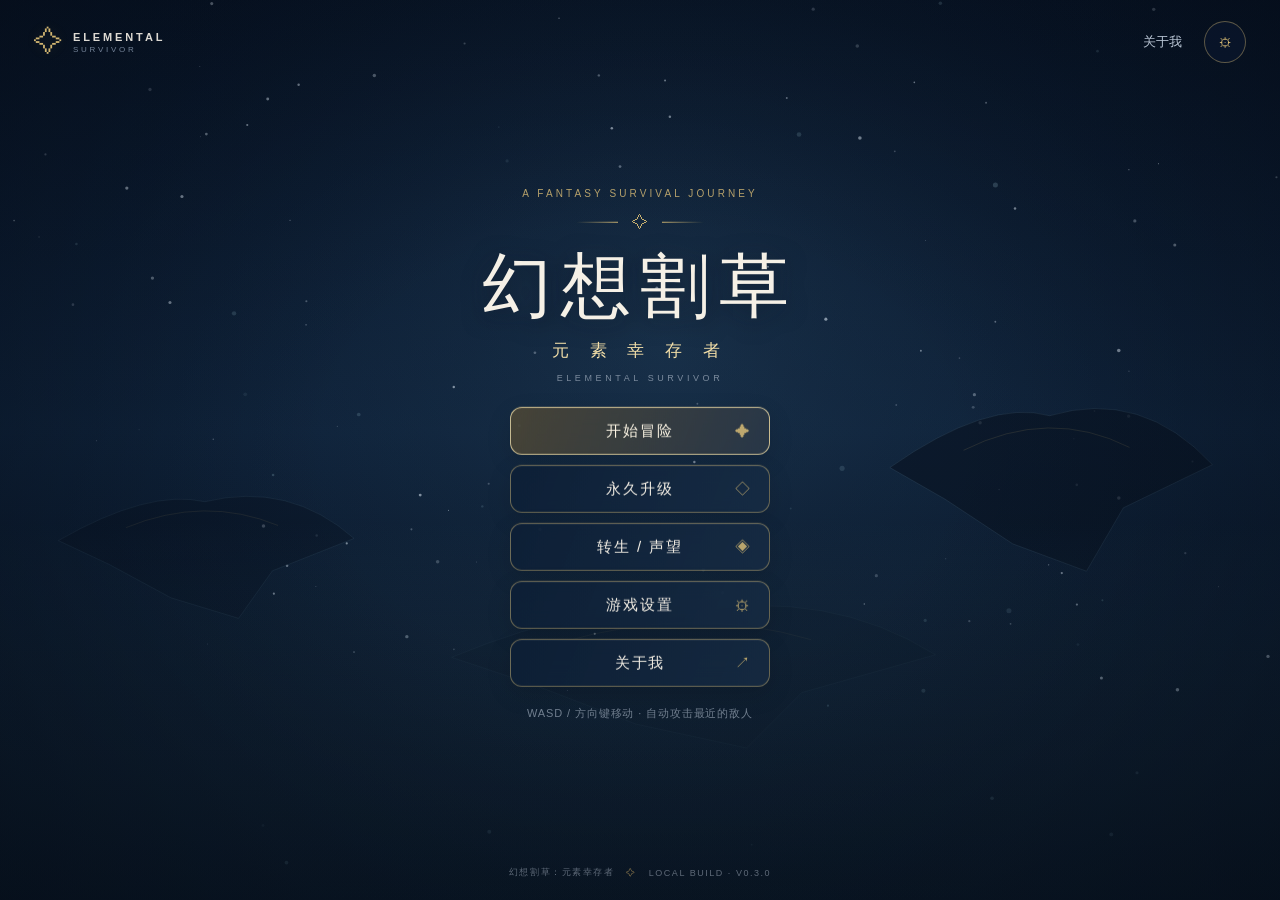
==== index.html @ e81f1325 "up 3" ====
<!doctype html>
<html lang="zh-CN">
<head>
  <meta charset="utf-8">
  <meta name="viewport" content="width=device-width, initial-scale=1, viewport-fit=cover">
  <meta name="theme-color" content="#07111F">
  <meta name="description" content="幻想割草：元素幸存者——幻想风格的浏览器增量生存游戏。">
  <title>幻想割草：元素幸存者</title>
  <link rel="stylesheet" href="./styles.css">
  <script defer src="./js/save.js"></script>
  <script defer src="./js/entities.js"></script>
  <script defer src="./js/elements.js"></script>
  <script defer src="./js/upgrades.js"></script>
  <script defer src="./js/audio.js"></script>
  <script defer src="./js/game.js"></script>
  <script defer src="./js/ui.js"></script>
  <script defer src="./js/main.js"></script>
</head>
<body>
  <canvas id="backgroundCanvas" class="background-canvas" aria-hidden="true"></canvas>
  <div class="ambient-vignette" aria-hidden="true"></div>

  <div class="site-shell">
    <header class="topbar">
      <a class="brand-mark" href="./index.html" aria-label="返回游戏首页">
        <span class="brand-symbol" aria-hidden="true">✧</span>
        <span class="brand-copy"><strong>ELEMENTAL</strong><small>SURVIVOR</small></span>
      </a>
      <nav class="topnav" aria-label="主导航">
        <a href="./about.html">关于我</a>
        <button class="icon-button" type="button" data-action="settings" aria-label="打开设置" title="设置">⚙</button>
      </nav>
    </header>

    <main>
      <section id="menuScreen" class="menu-screen screen" aria-labelledby="gameTitle">
        <div class="menu-content">
          <p class="eyebrow">A FANTASY SURVIVAL JOURNEY</p>
          <div class="title-ornament" aria-hidden="true"><span></span> ✧ <span></span></div>
          <h1 id="gameTitle" class="game-title">幻想割草</h1>
          <p class="game-subtitle">元 素 幸 存 者</p>
          <p class="title-en">ELEMENTAL SURVIVOR</p>

          <div class="menu-buttons" aria-label="游戏菜单">
            <button class="menu-button menu-button-primary" type="button" data-action="start">
              <span>开始冒险</span><span class="button-glyph" aria-hidden="true">✦</span>
            </button>
            <button class="menu-button" type="button" data-action="shop">
              <span>永久升级</span><span class="button-glyph" aria-hidden="true">◇</span>
            </button>
            <button class="menu-button" type="button" data-action="prestige">
              <span>转生 / 声望</span><span class="button-glyph" aria-hidden="true">◈</span>
            </button>
            <button class="menu-button" type="button" data-action="settings">
              <span>游戏设置</span><span class="button-glyph" aria-hidden="true">⚙</span>
            </button>
            <a class="menu-button menu-link" href="./about.html">
              <span>关于我</span><span class="button-glyph" aria-hidden="true">↗</span>
            </a>
          </div>
          <p class="menu-hint">WASD / 方向键移动 · 自动攻击最近的敌人</p>
        </div>
      </section>

      <section id="gameScreen" class="game-screen screen" hidden aria-label="游戏战斗场景">
        <div class="hud hud-top">
          <div class="hud-group hud-vitals">
            <div class="hud-stat"><span class="hud-label">生命</span><strong id="hudHealth">100 / 100</strong></div>
            <div class="meter meter-health"><span id="healthFill" style="width:100%"></span></div>
            <div class="hud-stat hud-exp-stat"><span class="hud-label">等级 <b id="hudLevel">1</b></span><strong id="hudExpText">0 / 20</strong></div>
            <div class="meter meter-exp"><span id="expFill" style="width:0%"></span></div>
          </div>
          <div class="hud-group hud-summary">
            <div class="hud-chip"><span>✧</span><strong id="hudGold">0</strong><small>本局金币</small></div>
            <div class="hud-chip"><strong id="hudWave">01</strong><small>波次</small></div>
            <div class="hud-chip"><strong id="hudKills">0</strong><small>击杀</small></div>
            <div class="hud-chip hud-time-chip"><strong id="hudTime">00:00</strong><small>生存时间</small></div>
            <button class="icon-button pause-button" type="button" data-action="pause" aria-label="暂停游戏">Ⅱ</button>
          </div>
        </div>

        <div class="arena-frame">
          <canvas id="gameCanvas" class="game-canvas" aria-label="幻想竞技场战斗画面"></canvas>
          <div class="arena-caption"><span class="live-dot"></span> 生存试炼 · 自动攻击已启用</div>
          <div class="arena-help">W A S D / 方向键移动</div>
        </div>

        <div class="hud hud-bottom">
          <div class="element-indicator">
            <span id="hudElementIcon">✧</span>
            <div><small>当前元素</small><strong id="hudElement">未选择</strong></div>
          </div>
          <div class="reaction-hint">
            <small>元素反应</small>
            <strong id="hudReaction">等待元素附着……</strong>
          </div>
          <div class="demo-controls">
            <span>移动：WASD / 方向键</span>
            <small>角色自动锁定攻击范围内最近的敌人</small>
          </div>
        </div>
      </section>
    </main>

    <footer class="site-footer">
      <span>幻想割草：元素幸存者</span>
      <span class="footer-separator">✧</span>
      <span>LOCAL BUILD · V0.3.0</span>
    </footer>
  </div>

  <!-- 元素选择弹窗 -->
  <div id="elementModal" class="modal-backdrop" hidden>
    <section class="modal-panel element-modal" role="dialog" aria-modal="true" aria-labelledby="elementModalTitle">
      <button class="modal-close" type="button" data-action="close-element" aria-label="关闭">×</button>
      <p class="eyebrow">CHOOSE YOUR ELEMENT</p>
      <h2 id="elementModalTitle">选择初始元素</h2>
      <p class="modal-description">选择你的初始元素。攻击会附着元素，连续命中不同元素可触发反应。</p>
      <div id="elementChoices" class="element-grid">
        <button class="element-choice fire" type="button" data-element="fire"><span>✹</span><strong>火</strong><small>灼烧 · 爆发</small></button>
        <button class="element-choice water" type="button" data-element="water"><span>◉</span><strong>水</strong><small>连击 · 扩散</small></button>
        <button class="element-choice electro" type="button" data-element="electro"><span>ϟ</span><strong>雷</strong><small>连锁 · 感电</small></button>
        <button class="element-choice dendro" type="button" data-element="dendro"><span>❋</span><strong>草</strong><small>持续 · 控制</small></button>
        <button class="element-choice cryo" type="button" data-element="cryo"><span>❄</span><strong>冰</strong><small>减速 · 冻结</small></button>
        <button class="element-choice geo" type="button" data-element="geo"><span>◇</span><strong>岩</strong><small>坚固 · 重击</small></button>
        <button class="element-choice anemo" type="button" data-element="anemo"><span>〰</span><strong>风</strong><small>穿透 · 击退</small></button>
      </div>
      <p class="modal-footnote">每次开局均可重新选择元素。WASD 或方向键移动，角色自动攻击最近敌人。</p>
    </section>
  </div>

  <!-- 设置弹窗 -->
  <div id="settingsModal" class="modal-backdrop" hidden>
    <section class="modal-panel settings-modal" role="dialog" aria-modal="true" aria-labelledby="settingsTitle">
      <button class="modal-close" type="button" data-action="close-settings" aria-label="关闭">×</button>
      <p class="eyebrow">SYSTEM SETTINGS</p>
      <h2 id="settingsTitle">游戏设置</h2>
      <div class="setting-row">
        <div><strong>主音量</strong><small>音效将在阶段 5 接入</small></div>
        <label class="range-wrap"><input id="volumeInput" type="range" min="0" max="100" step="1" value="70"><output id="volumeOutput">70%</output></label>
      </div>
      <div class="setting-row">
        <div><strong>粒子特效</strong><small>控制背景与战斗粒子</small></div>
        <label class="switch"><input id="particlesInput" type="checkbox" checked><span></span></label>
      </div>
      <div class="setting-row">
        <div><strong>屏幕震动</strong><small>受击时的画面反馈</small></div>
        <label class="switch"><input id="shakeInput" type="checkbox" checked><span></span></label>
      </div>
      <div class="settings-actions">
        <button class="text-button" type="button" data-action="reset-save">重置本地存档</button>
        <button class="menu-button menu-button-primary compact-button" type="button" data-action="close-settings">完成</button>
      </div>
    </section>
  </div>

  <!-- 暂停弹窗 -->
  <div id="pauseModal" class="modal-backdrop" hidden>
    <section class="modal-panel pause-modal" role="dialog" aria-modal="true" aria-labelledby="pauseTitle">
      <p class="eyebrow">JOURNEY PAUSED</p>
      <h2 id="pauseTitle">旅途暂歇</h2>
      <p class="modal-description">战斗已暂停。继续试炼，或结束本局返回主菜单。</p>
      <button class="menu-button menu-button-primary" type="button" data-action="resume">继续战斗</button>
      <button class="menu-button" type="button" data-action="quit">放弃本局并返回</button>
    </section>
  </div>

  <!-- 死亡结算弹窗 -->
  <div id="settlementModal" class="modal-backdrop" hidden>
    <section class="modal-panel settlement-modal" role="dialog" aria-modal="true" aria-labelledby="settlementTitle">
      <p class="eyebrow">TRIAL COMPLETED</p>
      <h2 id="settlementTitle">试炼结束</h2>
      <p class="modal-description">旅途暂告一段落。收获已计入本地记录。</p>
      <div class="settlement-grid">
        <div class="settlement-stat"><small>生存时间</small><strong id="resultTime">00:00</strong></div>
        <div class="settlement-stat"><small>击败敌人</small><strong id="resultKills">0</strong></div>
        <div class="settlement-stat"><small>达到等级</small><strong id="resultLevel">1</strong></div>
        <div class="settlement-stat"><small>本局经验</small><strong id="resultExperience">0</strong></div>
        <div class="settlement-stat"><small>本局金币</small><strong id="resultGold">0</strong></div>
      </div>
      <div class="settlement-total">
        <span>累计金币</span><strong id="resultTotalGold">0</strong>
      </div>
      <div class="settlement-actions">
        <button class="menu-button menu-button-primary" type="button" data-action="retry">再次挑战</button>
        <button class="menu-button" type="button" data-action="settlement-menu">返回主菜单</button>
      </div>
    </section>
  </div>

  <div id="toast" class="toast" role="status" aria-live="polite"></div>
</body>
</html>
---- styles.css ----
:root {
  color-scheme: dark;
  --bg-deep: #07111F;
  --bg-primary: #0B1830;
  --bg-secondary: #142744;
  --panel-bg: rgba(12, 27, 48, .78);
  --panel-hover: rgba(32, 55, 84, .92);
  --gold-primary: #E8C87A;
  --gold-bright: #F3DFA8;
  --gold-dark: #9F8652;
  --gold-border: rgba(232, 200, 122, .38);
  --gold-glow: rgba(232, 200, 122, .22);
  --text-primary: #F5F0E6;
  --text-secondary: #B9C5D4;
  --text-muted: #8291A6;
  --element-fire: #FF7A45;
  --element-water: #4FC3F7;
  --element-electro: #B388FF;
  --element-dendro: #8BC34A;
  --element-cryo: #B3E5FC;
  --element-geo: #FFCA28;
  --element-anemo: #80CBC4;
  --rarity-common: #A7B0BA;
  --rarity-rare: #58B9F6;
  --rarity-epic: #B68AFF;
  --rarity-legendary: #F0C56A;
  --font-display: "Noto Serif SC", "Songti SC", "STSong", "SimSun", serif;
  --font-body: "PingFang SC", "Microsoft YaHei", "Noto Sans SC", sans-serif;
  --font-numeric: "Bahnschrift", "DIN Alternate", "Roboto", sans-serif;
  --radius-sm: 8px;
  --radius-md: 14px;
  --radius-lg: 18px;
  --transition-fast: 150ms ease;
  --transition-normal: 200ms ease;
  --safe-top: env(safe-area-inset-top, 0px);
  --safe-right: env(safe-area-inset-right, 0px);
  --safe-bottom: env(safe-area-inset-bottom, 0px);
  --safe-left: env(safe-area-inset-left, 0px);
}

* { box-sizing: border-box; }
html { min-height: 100%; background: var(--bg-deep); }
body {
  min-width: 320px;
  min-height: 100vh;
  margin: 0;
  overflow-x: hidden;
  color: var(--text-primary);
  background: radial-gradient(ellipse at 50% 18%, #183252 0%, var(--bg-primary) 42%, var(--bg-deep) 100%);
  font-family: var(--font-body);
  -webkit-font-smoothing: antialiased;
}
button, input { font: inherit; }
button, a { -webkit-tap-highlight-color: transparent; }
button { color: inherit; }
a { color: inherit; text-decoration: none; }
[hidden] { display: none !important; }

.background-canvas {
  position: fixed;
  z-index: 0;
  inset: 0;
  width: 100%;
  height: 100%;
  pointer-events: none;
}
.ambient-vignette {
  position: fixed;
  z-index: 1;
  inset: 0;
  pointer-events: none;
  background: radial-gradient(ellipse at center, transparent 35%, rgba(3, 9, 19, .58) 100%),
              linear-gradient(180deg, rgba(5, 13, 26, .12), rgba(5, 13, 26, .34));
}
.site-shell {
  position: relative;
  z-index: 2;
  display: flex;
  flex-direction: column;
  width: min(100%, 1600px);
  min-height: 100vh;
  min-height: 100dvh;
  margin: 0 auto;
  padding: max(18px, var(--safe-top)) max(34px, var(--safe-right)) max(14px, var(--safe-bottom)) max(34px, var(--safe-left));
}
.topbar { display: flex; align-items: center; justify-content: space-between; min-height: 48px; }
.brand-mark { display: inline-flex; align-items: center; gap: 10px; opacity: .9; }
.brand-symbol { color: var(--gold-primary); font-size: 29px; line-height: 1; text-shadow: 0 0 18px var(--gold-glow); }
.brand-copy { display: grid; gap: 2px; letter-spacing: .18em; }
.brand-copy strong { font-family: var(--font-numeric); font-size: 11px; font-weight: 600; }
.brand-copy small { color: var(--text-muted); font-family: var(--font-numeric); font-size: 8px; letter-spacing: .34em; }
.topnav { display: flex; align-items: center; gap: 22px; color: var(--text-secondary); font-size: 13px; }
.topnav a { transition: color var(--transition-fast); }
.topnav a:hover { color: var(--gold-bright); }
.icon-button {
  display: inline-grid;
  width: 42px;
  height: 42px;
  place-items: center;
  border: 1px solid var(--gold-border);
  border-radius: 50%;
  color: var(--gold-primary);
  background: rgba(11, 24, 48, .56);
  cursor: pointer;
  transition: background var(--transition-fast), transform var(--transition-fast), border-color var(--transition-fast);
}
.icon-button:hover { transform: rotate(18deg); border-color: var(--gold-primary); background: rgba(232, 200, 122, .12); }

main { display: flex; flex: 1; min-height: 0; }
.screen { width: 100%; }
.menu-screen { display: grid; place-items: center; padding: 28px 0 42px; }
.menu-content { display: flex; flex-direction: column; align-items: center; width: min(100%, 470px); text-align: center; transform: translateY(-1.5%); }
.eyebrow { margin: 0 0 12px; color: rgba(232, 200, 122, .76); font-family: var(--font-numeric); font-size: 10px; letter-spacing: .31em; }
.title-ornament { display: flex; align-items: center; gap: 14px; margin: 3px 0 12px; color: var(--gold-primary); font-size: 16px; opacity: .85; }
.title-ornament span { width: 42px; height: 1px; background: linear-gradient(90deg, transparent, var(--gold-primary)); }
.title-ornament span:last-child { transform: rotate(180deg); }
.game-title { margin: 0; color: var(--text-primary); font-family: var(--font-display); font-size: clamp(48px, 6vw, 70px); font-weight: 500; letter-spacing: .13em; line-height: 1.22; text-shadow: 0 4px 22px rgba(4, 12, 25, .55), 0 0 32px rgba(194, 213, 236, .1); }
.game-subtitle { margin: 10px 0 2px; color: var(--gold-bright); font-family: var(--font-display); font-size: 17px; letter-spacing: .48em; }
.title-en { margin: 9px 0 24px; color: rgba(185, 197, 212, .62); font-family: var(--font-numeric); font-size: 9px; letter-spacing: .4em; }
.menu-buttons { display: flex; flex-direction: column; gap: 10px; width: min(260px, 76vw); }
.menu-button {
  position: relative;
  display: flex;
  min-height: 48px;
  align-items: center;
  justify-content: center;
  gap: 12px;
  padding: 10px 18px;
  border: 1px solid rgba(232, 200, 122, .42);
  border-radius: 12px;
  color: var(--text-primary);
  background: linear-gradient(110deg, rgba(13, 31, 54, .84), rgba(24, 45, 70, .72));
  box-shadow: inset 0 1px rgba(255, 255, 255, .055), 0 8px 24px rgba(0, 0, 0, .13);
  font-size: 15px;
  letter-spacing: .12em;
  cursor: pointer;
  transition: transform var(--transition-normal), border-color var(--transition-normal), background var(--transition-normal), box-shadow var(--transition-normal);
  backdrop-filter: blur(10px);
  -webkit-backdrop-filter: blur(10px);
}
.menu-button:hover, .menu-button:focus-visible { transform: translateY(-2px); border-color: var(--gold-primary); background: linear-gradient(110deg, rgba(29, 52, 78, .95), rgba(31, 56, 83, .9)); box-shadow: 0 0 22px rgba(232, 200, 122, .12), inset 0 1px rgba(255,255,255,.09); outline: none; }
.menu-button:active { transform: translateY(0); }
.menu-button-primary { color: #FFF8E7; border-color: rgba(243, 223, 168, .78); background: linear-gradient(110deg, rgba(107, 86, 47, .58), rgba(44, 57, 73, .84)); }
.menu-button-primary:hover { background: linear-gradient(110deg, rgba(135, 108, 58, .64), rgba(48, 67, 88, .95)); }
.button-glyph { position: absolute; right: 17px; color: var(--gold-primary); font-size: 15px; opacity: .78; }
.menu-link { text-decoration: none; }
.menu-hint { margin: 19px 0 0; color: rgba(185, 197, 212, .58); font-size: 11px; letter-spacing: .08em; }
.site-footer { display: flex; justify-content: center; align-items: center; gap: 12px; min-height: 27px; color: rgba(185, 197, 212, .48); font-family: var(--font-numeric); font-size: 9px; letter-spacing: .17em; }
.footer-separator { color: var(--gold-dark); }

.game-screen { display: flex; flex-direction: column; gap: 16px; padding: 18px 0 20px; }
.hud { display: flex; align-items: center; justify-content: space-between; gap: 18px; }
.hud-group { display: flex; align-items: center; gap: 15px; }
.hud-vitals { display: grid; grid-template-columns: auto minmax(100px, 220px); align-items: center; gap: 5px 12px; width: min(52%, 410px); }
.hud-stat { display: flex; align-items: baseline; justify-content: space-between; gap: 12px; min-width: 104px; }
.hud-stat strong, .hud-chip strong { font-family: var(--font-numeric); font-size: 14px; font-variant-numeric: tabular-nums; }
.hud-label, .hud-chip small { color: var(--text-muted); font-size: 10px; }
.hud-exp-stat { grid-column: 1; }
.meter { height: 7px; overflow: hidden; border: 1px solid rgba(255,255,255,.08); border-radius: 99px; background: rgba(3, 10, 21, .68); }
.meter span { display: block; height: 100%; border-radius: inherit; transition: width 200ms ease; }
.meter-health span { background: linear-gradient(90deg, #B75B61, #E68B83); }
.meter-exp span { background: linear-gradient(90deg, #4FC3F7, #B3E5FC); }
.hud-summary { margin-left: auto; }
.hud-chip { display: grid; grid-template-columns: auto auto; align-items: center; column-gap: 5px; min-width: 55px; }
.hud-chip span { color: var(--gold-primary); }
.hud-chip small { grid-column: 2; }
.pause-button { width: 38px; height: 38px; font-size: 16px; }
.arena-frame { position: relative; flex: 1; min-height: 310px; overflow: hidden; border: 1px solid rgba(232, 200, 122, .34); border-radius: 18px; background: radial-gradient(ellipse at center, rgba(29, 64, 91, .7), rgba(7, 17, 31, .96)); box-shadow: 0 20px 55px rgba(0,0,0,.22), inset 0 0 55px rgba(79,195,247,.045); }
.game-canvas { display: block; width: 100%; height: 100%; min-height: 310px; }
.arena-caption { position: absolute; top: 14px; left: 16px; color: rgba(185,197,212,.65); font-size: 10px; letter-spacing: .08em; pointer-events: none; }
.live-dot { display: inline-block; width: 6px; height: 6px; margin-right: 6px; border-radius: 50%; background: #80CBC4; box-shadow: 0 0 9px #80CBC4; }
.arena-center-note { position: absolute; inset: 0; display: flex; flex-direction: column; align-items: center; justify-content: center; gap: 8px; pointer-events: none; text-align: center; text-shadow: 0 2px 12px #07111F; }
.note-sigil { color: var(--gold-primary); font-size: 34px; opacity: .75; text-shadow: 0 0 22px var(--gold-glow); }
.arena-center-note strong { font-family: var(--font-display); font-size: 21px; font-weight: 500; letter-spacing: .12em; }
.arena-center-note small { color: var(--text-muted); font-size: 11px; }
.hud-bottom { min-height: 48px; }
.element-indicator { display: flex; align-items: center; gap: 10px; min-width: 145px; }
.element-indicator > span { display: grid; width: 36px; height: 36px; place-items: center; border: 1px solid var(--gold-border); border-radius: 50%; color: var(--gold-primary); background: rgba(16,33,58,.8); font-size: 18px; }
.element-indicator div, .reaction-hint { display: grid; gap: 3px; }
.element-indicator small, .reaction-hint small { color: var(--text-muted); font-size: 10px; }
.element-indicator strong, .reaction-hint strong { color: var(--text-secondary); font-size: 12px; font-weight: 500; }
.reaction-hint { padding-left: 18px; border-left: 1px solid rgba(232,200,122,.2); }
.demo-controls { display: grid; gap: 3px; margin-left: auto; text-align: right; color: var(--text-secondary); font-size: 11px; }
.demo-controls small { color: var(--text-muted); font-size: 10px; }

.modal-backdrop { position: fixed; z-index: 10; inset: 0; display: grid; place-items: center; padding: max(20px, var(--safe-top)) max(16px, var(--safe-right)) max(20px, var(--safe-bottom)) max(16px, var(--safe-left)); background: rgba(3, 8, 17, .72); backdrop-filter: blur(9px); -webkit-backdrop-filter: blur(9px); }
.modal-panel { position: relative; width: min(100%, 620px); max-height: calc(100dvh - var(--safe-top) - var(--safe-bottom) - 40px); overflow-y: auto; padding: 34px; border: 1px solid rgba(232,200,122,.56); border-radius: 18px; background: linear-gradient(145deg, rgba(20,39,65,.97), rgba(8,20,37,.97)); box-shadow: 0 25px 90px rgba(0,0,0,.5), 0 0 35px rgba(232,200,122,.08); }
.modal-panel h2 { margin: 0; color: var(--text-primary); font-family: var(--font-display); font-size: 29px; font-weight: 500; letter-spacing: .1em; }
.modal-description { max-width: 490px; margin: 12px 0 23px; color: var(--text-secondary); font-size: 13px; line-height: 1.8; }
.modal-close { position: absolute; top: 13px; right: 15px; display: grid; width: 36px; height: 36px; place-items: center; border: 1px solid rgba(232,200,122,.24); border-radius: 50%; color: var(--text-secondary); background: transparent; font-size: 23px; cursor: pointer; }
.modal-close:hover { color: var(--gold-bright); border-color: var(--gold-primary); }
.element-grid { display: grid; grid-template-columns: repeat(4, minmax(0, 1fr)); gap: 11px; }
.element-choice { display: grid; min-height: 112px; place-items: center; align-content: center; gap: 6px; padding: 12px 6px; border: 1px solid rgba(232,200,122,.24); border-radius: 13px; color: var(--text-primary); background: rgba(7,17,31,.55); cursor: pointer; transition: transform var(--transition-normal), border-color var(--transition-normal), background var(--transition-normal), box-shadow var(--transition-normal); }
.element-choice:hover, .element-choice:focus-visible { transform: translateY(-3px); border-color: currentColor; background: rgba(32,55,84,.78); box-shadow: 0 0 20px color-mix(in srgb, currentColor 20%, transparent); outline: none; }
.element-choice > span { font-size: 25px; }
.element-choice strong { font-family: var(--font-display); font-size: 16px; font-weight: 500; }
.element-choice small { color: var(--text-muted); font-size: 10px; }
.fire { color: var(--element-fire); }.water { color: var(--element-water); }.electro { color: var(--element-electro); }.dendro { color: var(--element-dendro); }.cryo { color: var(--element-cryo); }.geo { color: var(--element-geo); }.anemo { color: var(--element-anemo); }
.modal-footnote { margin: 18px 0 0; color: var(--text-muted); font-size: 11px; line-height: 1.6; }
.settings-modal { width: min(100%, 540px); }
.setting-row { display: flex; align-items: center; justify-content: space-between; gap: 20px; padding: 19px 0; border-bottom: 1px solid rgba(232,200,122,.13); }
.setting-row > div { display: grid; gap: 5px; }
.setting-row strong { font-size: 13px; font-weight: 500; }
.setting-row small { color: var(--text-muted); font-size: 10px; }
.range-wrap { display: flex; align-items: center; gap: 12px; width: min(230px, 52%); }
.range-wrap input { width: 100%; accent-color: var(--gold-primary); }
.range-wrap output { width: 38px; color: var(--gold-bright); font-family: var(--font-numeric); font-size: 12px; text-align: right; }
.switch { position: relative; display: inline-block; width: 42px; height: 24px; flex: 0 0 auto; }
.switch input { width: 1px; height: 1px; opacity: 0; }
.switch span { position: absolute; inset: 0; border: 1px solid rgba(185,197,212,.3); border-radius: 99px; background: rgba(7,17,31,.8); cursor: pointer; transition: background var(--transition-fast), border-color var(--transition-fast); }
.switch span::before { position: absolute; top: 3px; left: 3px; width: 16px; height: 16px; border-radius: 50%; background: var(--text-muted); content: ""; transition: transform var(--transition-fast), background var(--transition-fast); }
.switch input:checked + span { border-color: var(--gold-primary); background: rgba(232,200,122,.2); }
.switch input:checked + span::before { transform: translateX(18px); background: var(--gold-primary); }
.switch input:focus-visible + span { outline: 2px solid var(--gold-bright); outline-offset: 3px; }
.settings-actions { display: flex; align-items: center; justify-content: space-between; gap: 15px; padding-top: 23px; }
.text-button { padding: 9px 0; border: 0; color: #D99491; background: transparent; font-size: 12px; cursor: pointer; }
.text-button:hover { color: #FFC1B8; text-decoration: underline; }
.compact-button { min-height: 42px; padding-inline: 25px; font-size: 13px; }
.pause-modal { display: flex; flex-direction: column; align-items: center; width: min(100%, 420px); text-align: center; }
.pause-modal .modal-description { margin-bottom: 22px; }
.pause-modal .menu-button { width: min(100%, 250px); margin-top: 9px; }
.toast { position: fixed; z-index: 20; bottom: max(28px, calc(var(--safe-bottom) + 16px)); left: 50%; max-width: min(90vw, 460px); padding: 11px 18px; transform: translate(-50%, 15px); border: 1px solid var(--gold-border); border-radius: 999px; color: var(--text-primary); background: rgba(9,23,41,.94); box-shadow: 0 10px 35px rgba(0,0,0,.3); font-size: 12px; opacity: 0; pointer-events: none; transition: opacity 180ms ease, transform 180ms ease; text-align: center; }
.toast.is-visible { transform: translate(-50%, 0); opacity: 1; }

.about-main { display: grid; flex: 1; place-items: center; padding: 50px 0; }
.glass-panel { border: 1px solid var(--gold-border); border-radius: var(--radius-lg); background: var(--panel-bg); box-shadow: 0 20px 60px rgba(0,0,0,.25), inset 0 1px rgba(255,255,255,.05); backdrop-filter: blur(14px); -webkit-backdrop-filter: blur(14px); }
.about-card { width: min(100%, 700px); padding: clamp(25px, 5vw, 48px); }
.about-card h1 { margin: 0 0 22px; font-family: var(--font-display); font-size: clamp(34px, 5vw, 48px); font-weight: 500; letter-spacing: .12em; }
.about-card p { color: var(--text-secondary); font-size: 14px; line-height: 1.9; }
.about-card .about-lead { color: var(--text-primary); font-family: var(--font-display); font-size: 19px; }
.about-divider { width: 100%; height: 1px; margin: 24px 0; background: linear-gradient(90deg, transparent, var(--gold-dark), transparent); }
.about-card .about-placeholder { color: var(--text-muted); font-size: 12px; }
.about-back { width: 210px; margin-top: 24px; }
.about-back span { position: absolute; right: 17px; color: var(--gold-primary); }

@media (max-width: 767px) {
  .site-shell { padding: max(12px, var(--safe-top)) max(16px, var(--safe-right)) max(10px, var(--safe-bottom)) max(16px, var(--safe-left)); }
  .topbar { min-height: 42px; }
  .brand-symbol { font-size: 25px; }
  .menu-screen { padding: 25px 0 35px; }
  .menu-content { transform: none; }
  .eyebrow { font-size: 9px; }
  .game-title { font-size: clamp(39px, 10vw, 54px); }
  .game-subtitle { font-size: 14px; }
  .title-en { margin-bottom: 20px; }
  .menu-buttons { width: min(270px, 84vw); gap: 9px; }
  .menu-button { min-height: 46px; font-size: 14px; }
  .game-screen { gap: 10px; padding: 12px 0; }
  .hud { gap: 8px; }
  .hud-vitals { width: 53%; grid-template-columns: auto minmax(70px, 1fr); gap: 5px 7px; }
  .hud-stat { min-width: 80px; gap: 5px; }
  .hud-stat strong { font-size: 11px; }
  .hud-label { font-size: 9px; }
  .hud-summary { gap: 7px; }
  .hud-chip { min-width: 39px; column-gap: 3px; }
  .hud-chip strong { font-size: 12px; }
  .hud-chip small { font-size: 9px; }
  .pause-button { width: 34px; height: 34px; }
  .arena-frame { min-height: min(54vh, 500px); }
  .game-canvas { min-height: min(54vh, 500px); }
  .arena-center-note { padding: 0 20px; }
  .arena-center-note strong { font-size: 18px; }
  .arena-center-note small { max-width: 280px; font-size: 10px; line-height: 1.6; }
  .hud-bottom { flex-wrap: wrap; }
  .element-indicator { min-width: 110px; }
  .reaction-hint { padding-left: 10px; }
  .demo-controls { width: 100%; margin: 4px 0 0; text-align: left; }
  .site-footer { font-size: 8px; }
  .modal-panel { padding: 28px 20px 22px; border-radius: 16px; }
  .modal-panel h2 { font-size: 24px; }
  .element-grid { grid-template-columns: repeat(4, minmax(0, 1fr)); gap: 7px; }
  .element-choice { min-height: 94px; gap: 4px; }
  .element-choice > span { font-size: 21px; }
  .element-choice strong { font-size: 14px; }
  .element-choice small { font-size: 9px; }
  .about-main { padding: 30px 0; }
}
@media (max-width: 380px) {
  .element-grid { grid-template-columns: repeat(3, minmax(0, 1fr)); }
  .hud-summary { gap: 4px; }
  .hud-chip { min-width: 34px; }
  .reaction-hint { display: none; }
  .game-title { letter-spacing: .08em; }
}
@media (max-height: 560px) and (orientation: landscape) {
  .site-shell { padding-top: max(8px, var(--safe-top)); padding-bottom: max(6px, var(--safe-bottom)); }
  .topbar { min-height: 34px; }
  .menu-screen { padding: 6px 0; }
  .game-title { font-size: 36px; }
  .title-ornament { margin: 0 0 3px; }
  .title-en { margin: 4px 0 10px; }
  .menu-buttons { display: grid; grid-template-columns: repeat(2, 1fr); width: min(440px, 80vw); gap: 6px; }
  .menu-button { min-height: 36px; padding: 6px 12px; font-size: 12px; }
  .menu-hint { margin-top: 8px; }
  .site-footer { min-height: 18px; }
  .game-screen { padding: 5px 0; gap: 6px; }
  .arena-frame, .game-canvas { min-height: 180px; }
  .modal-panel { max-height: calc(100dvh - 20px); padding: 18px 22px; }
}
@media (prefers-reduced-motion: reduce) {
  *, *::before, *::after { scroll-behavior: auto !important; animation-duration: .01ms !important; animation-iteration-count: 1 !important; transition-duration: .01ms !important; }
}

/* =========================
   阶段 3：真实战斗 HUD 与死亡结算
========================= */

.arena-frame {
  min-height: 360px;
  touch-action: none;
}

.game-canvas {
  min-height: 360px;
}

.arena-caption {
  z-index: 2;
}

.arena-help {
  position: absolute;
  right: 15px;
  bottom: 13px;
  padding: 6px 10px;
  border: 1px solid rgba(232, 200, 122, .18);
  border-radius: 999px;
  color: rgba(220, 232, 244, .68);
  background: rgba(5, 14, 26, .44);
  font-family: var(--font-numeric);
  font-size: 10px;
  letter-spacing: .08em;
  pointer-events: none;
}

.hud-time-chip {
  min-width: 64px;
}

.hud-time-chip strong {
  color: var(--gold-bright);
}

.hud-exp-stat .hud-label b {
  margin-left: 3px;
  color: var(--text-primary);
  font-family: var(--font-numeric);
  font-weight: 600;
}

.reaction-hint strong {
  min-width: 100px;
  color: var(--gold-bright);
}

.settlement-modal {
  width: min(100%, 510px);
  text-align: center;
}

.settlement-modal h2 {
  font-size: 31px;
}

.settlement-modal .modal-description {
  margin: 10px auto 22px;
}

.settlement-grid {
  display: grid;
  grid-template-columns: repeat(2, minmax(0, 1fr));
  gap: 10px;
  margin: 18px 0;
}

.settlement-stat {
  display: grid;
  gap: 7px;
  padding: 15px 10px;
  border: 1px solid rgba(232, 200, 122, .2);
  border-radius: 12px;
  background: rgba(6, 17, 31, .52);
}

.settlement-stat small {
  color: var(--text-muted);
  font-size: 11px;
}

.settlement-stat strong {
  color: var(--text-primary);
  font-family: var(--font-numeric);
  font-size: 24px;
  font-variant-numeric: tabular-nums;
}

.settlement-stat:last-child strong {
  color: var(--gold-bright);
}

.settlement-total {
  display: flex;
  align-items: center;
  justify-content: space-between;
  gap: 15px;
  margin: 4px 0 20px;
  padding: 13px 15px;
  border-top: 1px solid rgba(232, 200, 122, .24);
  border-bottom: 1px solid rgba(232, 200, 122, .24);
  color: var(--text-secondary);
  font-size: 12px;
}

.settlement-total strong {
  color: var(--gold-bright);
  font-family: var(--font-numeric);
  font-size: 20px;
  font-variant-numeric: tabular-nums;
}

.settlement-actions {
  display: grid;
  gap: 9px;
  width: min(100%, 280px);
  margin: 0 auto;
}

.settlement-actions .menu-button {
  width: 100%;
}

@media (max-width: 767px) {
  .arena-frame,
  .game-canvas {
    min-height: min(58vh, 520px);
  }

  .hud-time-chip {
    display: none;
  }

  .hud-vitals {
    width: 48%;
  }

  .hud-summary {
    gap: 5px;
  }

  .hud-chip {
    min-width: 35px;
  }

  .hud-chip strong {
    font-size: 11px;
  }

  .arena-help {
    right: 8px;
    bottom: 8px;
    font-size: 9px;
  }

  .settlement-modal {
    padding: 26px 18px 20px;
  }

  .settlement-stat strong {
    font-size: 21px;
  }
}

@media (max-width: 380px) {
  .hud-chip:nth-child(2) {
    display: none;
  }

  .hud-vitals {
    width: 52%;
  }

  .hud-stat strong {
    font-size: 10px;
  }

  .arena-frame,
  .game-canvas {
    min-height: 52vh;
  }
}

@media (max-height: 560px) and (orientation: landscape) {
  .arena-frame,
  .game-canvas {
    min-height: 190px;
  }
}

/* ==========================================================
   视口适配修复：确保主菜单与战斗画面完整限制在屏幕内
   适用于桌面、窄屏手机、平板及手机横屏。
========================================================== */

html,
body:not(.about-body) {
  width: 100%;
  height: 100%;
  min-height: 0;
}

body:not(.about-body) {
  height: 100vh;
  height: 100dvh;
  overflow: hidden;
}

body:not(.about-body) .site-shell {
  width: min(100%, 1600px);
  height: 100vh;
  height: 100dvh;
  min-height: 0;
  overflow: hidden;
}

body:not(.about-body) .topbar,
body:not(.about-body) .site-footer {
  flex: 0 0 auto;
}

body:not(.about-body) main {
  flex: 1 1 auto;
  min-width: 0;
  min-height: 0;
  overflow: hidden;
}

body:not(.about-body) .screen {
  min-width: 0;
  min-height: 0;
}

/* 主菜单在短屏上允许内部滚动，不把整个网页撑高。 */
body:not(.about-body) .menu-screen {
  min-height: 0;
  overflow-x: hidden;
  overflow-y: auto;
  align-content: center;
  padding: clamp(8px, 2.2vh, 22px) 0;
}

.menu-content {
  max-width: 100%;
  padding: 8px 0;
}

/* 战斗界面使用固定视口中的弹性三段布局：HUD / 竞技场 / 底部信息。 */
body:not(.about-body) .game-screen {
  flex: 1 1 auto;
  min-width: 0;
  min-height: 0;
  height: 100%;
  overflow: hidden;
  padding: clamp(6px, 1.6vh, 16px) 0;
  gap: clamp(6px, 1.2vh, 12px);
}

.game-screen > .hud {
  flex: 0 0 auto;
  min-width: 0;
}

.game-screen .arena-frame {
  flex: 1 1 0;
  width: 100%;
  height: 0;
  min-width: 0;
  min-height: 0;
  overflow: hidden;
}

.game-screen .game-canvas {
  display: block;
  width: 100%;
  height: 100%;
  min-width: 0;
  min-height: 0;
}

.hud-top,
.hud-bottom {
  min-width: 0;
}

.hud-vitals,
.hud-summary,
.hud-chip,
.hud-stat {
  min-width: 0;
}

/* 对话框只在自身内部滚动。 */
.modal-backdrop {
  min-height: 0;
  overflow-y: auto;
  overscroll-behavior: contain;
}

.modal-panel {
  width: min(100%, 620px);
  min-height: 0;
  flex: 0 1 auto;
  overscroll-behavior: contain;
}

/* 平板和手机：HUD 改为上下两行，避免顶部横向挤出。 */
@media (max-width: 767px) {
  body:not(.about-body) .site-shell {
    padding-top: max(8px, var(--safe-top));
    padding-right: max(12px, var(--safe-right));
    padding-bottom: max(7px, var(--safe-bottom));
    padding-left: max(12px, var(--safe-left));
  }

  body:not(.about-body) .topbar {
    min-height: 38px;
  }

  body:not(.about-body) .site-footer {
    min-height: 20px;
  }

  body:not(.about-body) .game-screen {
    padding: 6px 0;
    gap: 7px;
  }

  .game-screen .hud-top {
    display: grid;
    grid-template-columns: minmax(0, 1fr);
    gap: 7px;
  }

  .game-screen .hud-vitals {
    display: grid;
    grid-template-columns: 58px minmax(0, 1fr);
    width: 100%;
    gap: 4px 8px;
  }

  .game-screen .hud-stat {
    min-width: 0;
    gap: 5px;
  }

  .game-screen .hud-summary {
    display: flex;
    grid-row: 2;
    justify-content: space-between;
    width: 100%;
    margin-left: 0;
    gap: 7px;
  }

  .game-screen .hud-chip {
    min-width: 36px;
  }

  .game-screen .pause-button {
    flex: 0 0 34px;
    width: 34px;
    height: 34px;
  }

  .game-screen .arena-frame {
    min-height: 0;
  }

  .game-screen .game-canvas {
    min-height: 0;
  }

  .game-screen .hud-bottom {
    min-height: 36px;
    flex-wrap: nowrap;
    gap: 8px;
  }

  .game-screen .element-indicator {
    min-width: 0;
    flex: 0 1 auto;
  }

  .game-screen .reaction-hint {
    min-width: 0;
    flex: 1 1 auto;
    padding-left: 10px;
  }

  .game-screen .reaction-hint strong {
    min-width: 0;
    max-width: 38vw;
    overflow: hidden;
    text-overflow: ellipsis;
    white-space: nowrap;
  }

  .game-screen .demo-controls {
    display: none;
  }

  .game-screen .arena-help {
    right: 8px;
    bottom: 8px;
    max-width: calc(100% - 16px);
    font-size: 9px;
  }

  .menu-screen {
    padding: 8px 0;
  }

  .game-title {
    font-size: clamp(36px, 9vw, 52px);
  }

  .title-en {
    margin-bottom: 16px;
  }
}

/* 极窄手机：减少次要 HUD 信息，保证暂停按钮与数值始终可见。 */
@media (max-width: 380px) {
  .game-screen .hud-chip:nth-child(2) {
    display: none;
  }

  .game-screen .hud-vitals {
    grid-template-columns: 52px minmax(0, 1fr);
    width: 100%;
  }

  .game-screen .hud-stat strong {
    font-size: 10px;
  }

  .game-screen .reaction-hint {
    display: none;
  }

  .game-screen .element-indicator {
    flex: 1 1 auto;
  }
}

/* 短屏 / 横屏设备：缩小装饰空间，把更多高度留给竞技场。 */
@media (max-height: 650px) {
  body:not(.about-body) .site-shell {
    padding-top: max(6px, var(--safe-top));
    padding-bottom: max(5px, var(--safe-bottom));
  }

  body:not(.about-body) .topbar {
    min-height: 34px;
  }

  body:not(.about-body) .site-footer {
    min-height: 17px;
  }

  body:not(.about-body) .game-screen {
    padding: 4px 0;
    gap: 5px;
  }

  .game-screen .hud-top {
    gap: 4px;
  }

  .game-screen .hud-summary {
    gap: 5px;
  }

  .game-screen .hud-bottom {
    min-height: 32px;
  }

  .menu-screen {
    padding: 4px 0;
  }

  .menu-content {
    padding: 2px 0;
  }

  .menu-content .eyebrow {
    margin-bottom: 5px;
  }

  .title-ornament {
    margin: 0 0 4px;
  }

  .game-title {
    font-size: clamp(34px, 5vw, 48px);
  }

  .game-subtitle {
    margin-top: 4px;
  }

  .title-en {
    margin: 4px 0 10px;
  }

  .menu-buttons {
    gap: 6px;
  }

  .menu-buttons .menu-button {
    min-height: 38px;
    padding-top: 6px;
    padding-bottom: 6px;
  }

  .menu-hint {
    margin-top: 8px;
  }
}

@media (max-height: 430px) and (orientation: landscape) {
  .game-screen .hud-bottom {
    display: none;
  }

  .game-screen .arena-caption {
    top: 7px;
    left: 9px;
  }

  .game-screen .arena-help {
    bottom: 6px;
  }

  .game-screen .hud-vitals {
    grid-template-columns: 54px minmax(70px, 150px);
  }

  .game-screen .hud-summary {
    gap: 5px;
  }

  .game-screen .hud-chip small {
    font-size: 8px;
  }

  .menu-buttons {
    display: grid;
    grid-template-columns: repeat(2, minmax(0, 1fr));
    width: min(430px, 86vw);
  }
}
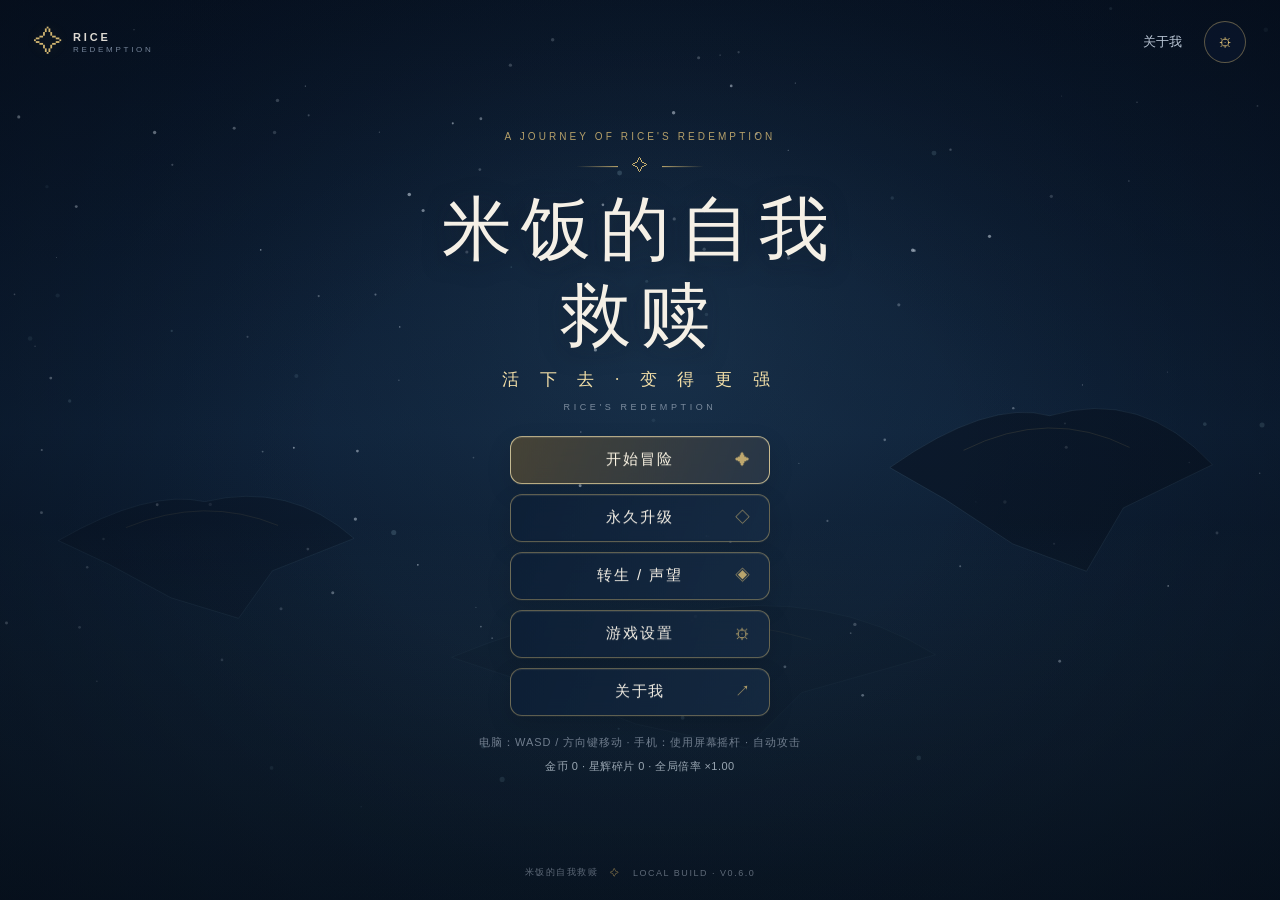
==== commit 2290a617: "v1.0" ====
--- a/index.html
+++ b/index.html
@@ -4,12 +4,11 @@
   <meta charset="utf-8">
   <meta name="viewport" content="width=device-width, initial-scale=1, viewport-fit=cover">
   <meta name="theme-color" content="#07111F">
-  <meta name="description" content="幻想割草：元素幸存者——幻想风格的浏览器增量生存游戏。">
-  <title>幻想割草：元素幸存者</title>
+  <meta name="description" content="米饭的自我救赎——随机升级构筑、宠物冲撞与大运反击的生存游戏。">
+  <title>米饭的自我救赎</title>
   <link rel="stylesheet" href="./styles.css">
   <script defer src="./js/save.js"></script>
   <script defer src="./js/entities.js"></script>
-  <script defer src="./js/elements.js"></script>
   <script defer src="./js/upgrades.js"></script>
   <script defer src="./js/audio.js"></script>
   <script defer src="./js/game.js"></script>
@@ -24,7 +23,7 @@
     <header class="topbar">
       <a class="brand-mark" href="./index.html" aria-label="返回游戏首页">
         <span class="brand-symbol" aria-hidden="true">✧</span>
-        <span class="brand-copy"><strong>ELEMENTAL</strong><small>SURVIVOR</small></span>
+        <span class="brand-copy"><strong>RICE</strong><small>REDEMPTION</small></span>
       </a>
       <nav class="topnav" aria-label="主导航">
         <a href="./about.html">关于我</a>
@@ -35,11 +34,11 @@
     <main>
       <section id="menuScreen" class="menu-screen screen" aria-labelledby="gameTitle">
         <div class="menu-content">
-          <p class="eyebrow">A FANTASY SURVIVAL JOURNEY</p>
+          <p class="eyebrow">A JOURNEY OF RICE'S REDEMPTION</p>
           <div class="title-ornament" aria-hidden="true"><span></span> ✧ <span></span></div>
-          <h1 id="gameTitle" class="game-title">幻想割草</h1>
-          <p class="game-subtitle">元 素 幸 存 者</p>
-          <p class="title-en">ELEMENTAL SURVIVOR</p>
+          <h1 id="gameTitle" class="game-title">米饭的自我救赎</h1>
+          <p class="game-subtitle">活 下 去 · 变 得 更 强</p>
+          <p class="title-en">RICE'S REDEMPTION</p>
 
           <div class="menu-buttons" aria-label="游戏菜单">
             <button class="menu-button menu-button-primary" type="button" data-action="start">
@@ -58,15 +57,16 @@
               <span>关于我</span><span class="button-glyph" aria-hidden="true">↗</span>
             </a>
           </div>
-          <p class="menu-hint">WASD / 方向键移动 · 自动攻击最近的敌人</p>
+          <p class="menu-hint">电脑：WASD / 方向键移动 · 手机：使用屏幕摇杆 · 自动攻击</p>
+          <p id="menuSaveSummary" class="menu-save-summary">金币 0 · 星辉碎片 0 · 全局倍率 ×1.00</p>
         </div>
       </section>
 
       <section id="gameScreen" class="game-screen screen" hidden aria-label="游戏战斗场景">
         <div class="hud hud-top">
           <div class="hud-group hud-vitals">
-            <div class="hud-stat"><span class="hud-label">生命</span><strong id="hudHealth">100 / 100</strong></div>
-            <div class="meter meter-health"><span id="healthFill" style="width:100%"></span></div>
+            <div class="hud-stat"><span class="hud-label">生命</span><strong id="hudHealth">3 / 3</strong></div>
+            <div id="hudHearts" class="heart-row" aria-label="剩余 3 颗心，共 3 颗心"><span class="heart-full">♥</span><span class="heart-full">♥</span><span class="heart-full">♥</span></div>
             <div class="hud-stat hud-exp-stat"><span class="hud-label">等级 <b id="hudLevel">1</b></span><strong id="hudExpText">0 / 20</strong></div>
             <div class="meter meter-exp"><span id="expFill" style="width:0%"></span></div>
           </div>
@@ -80,53 +80,30 @@
         </div>
 
         <div class="arena-frame">
-          <canvas id="gameCanvas" class="game-canvas" aria-label="幻想竞技场战斗画面"></canvas>
-          <div class="arena-caption"><span class="live-dot"></span> 生存试炼 · 自动攻击已启用</div>
-          <div class="arena-help">W A S D / 方向键移动</div>
+          <canvas id="gameCanvas" class="game-canvas" aria-label="米饭的自我救赎战斗画面"></canvas>
+          <div id="moveJoystick" class="mobile-joystick" role="group" aria-label="触控移动摇杆">
+            <span class="joystick-ring" aria-hidden="true"></span>
+            <span id="joystickKnob" class="joystick-knob" aria-hidden="true"></span>
+          </div>
+          <div class="arena-caption"><span class="live-dot"></span> 生存试炼 · 自动射击已启用</div>
+          <div class="arena-help">W A S D / 方向键 · 手机使用左下摇杆</div>
         </div>
 
         <div class="hud hud-bottom">
-          <div class="element-indicator">
-            <span id="hudElementIcon">✧</span>
-            <div><small>当前元素</small><strong id="hudElement">未选择</strong></div>
-          </div>
-          <div class="reaction-hint">
-            <small>元素反应</small>
-            <strong id="hudReaction">等待元素附着……</strong>
-          </div>
           <div class="demo-controls">
             <span>移动：WASD / 方向键</span>
-            <small>角色自动锁定攻击范围内最近的敌人</small>
+            <small>击败敌人收集星辉经验；升级随机出现射击、宠物、聚怪流派词条，逐步构筑你的专精</small>
           </div>
+          <div class="buff-count">已选祝福 <strong id="hudBuffs">0</strong></div>
         </div>
       </section>
     </main>
 
     <footer class="site-footer">
-      <span>幻想割草：元素幸存者</span>
+      <span>米饭的自我救赎</span>
       <span class="footer-separator">✧</span>
-      <span>LOCAL BUILD · V0.3.0</span>
+      <span>LOCAL BUILD · V0.6.0</span>
     </footer>
-  </div>
-
-  <!-- 元素选择弹窗 -->
-  <div id="elementModal" class="modal-backdrop" hidden>
-    <section class="modal-panel element-modal" role="dialog" aria-modal="true" aria-labelledby="elementModalTitle">
-      <button class="modal-close" type="button" data-action="close-element" aria-label="关闭">×</button>
-      <p class="eyebrow">CHOOSE YOUR ELEMENT</p>
-      <h2 id="elementModalTitle">选择初始元素</h2>
-      <p class="modal-description">选择你的初始元素。攻击会附着元素，连续命中不同元素可触发反应。</p>
-      <div id="elementChoices" class="element-grid">
-        <button class="element-choice fire" type="button" data-element="fire"><span>✹</span><strong>火</strong><small>灼烧 · 爆发</small></button>
-        <button class="element-choice water" type="button" data-element="water"><span>◉</span><strong>水</strong><small>连击 · 扩散</small></button>
-        <button class="element-choice electro" type="button" data-element="electro"><span>ϟ</span><strong>雷</strong><small>连锁 · 感电</small></button>
-        <button class="element-choice dendro" type="button" data-element="dendro"><span>❋</span><strong>草</strong><small>持续 · 控制</small></button>
-        <button class="element-choice cryo" type="button" data-element="cryo"><span>❄</span><strong>冰</strong><small>减速 · 冻结</small></button>
-        <button class="element-choice geo" type="button" data-element="geo"><span>◇</span><strong>岩</strong><small>坚固 · 重击</small></button>
-        <button class="element-choice anemo" type="button" data-element="anemo"><span>〰</span><strong>风</strong><small>穿透 · 击退</small></button>
-      </div>
-      <p class="modal-footnote">每次开局均可重新选择元素。WASD 或方向键移动，角色自动攻击最近敌人。</p>
-    </section>
   </div>
 
   <!-- 设置弹窗 -->
@@ -136,7 +113,7 @@
       <p class="eyebrow">SYSTEM SETTINGS</p>
       <h2 id="settingsTitle">游戏设置</h2>
       <div class="setting-row">
-        <div><strong>主音量</strong><small>音效将在阶段 5 接入</small></div>
+        <div><strong>主音量</strong><small>调整游戏音效音量</small></div>
         <label class="range-wrap"><input id="volumeInput" type="range" min="0" max="100" step="1" value="70"><output id="volumeOutput">70%</output></label>
       </div>
       <div class="setting-row">
@@ -188,6 +165,27 @@
     </section>
   </div>
 
+  <!-- 升级三选一 -->
+  <div id="upgradeModal" class="modal-backdrop upgrade-backdrop" hidden>
+    <section class="modal-panel upgrade-modal" role="dialog" aria-modal="true" aria-labelledby="upgradeTitle">
+      <p class="eyebrow">BLESSING OF THE STARS</p><h2 id="upgradeTitle">等级提升</h2><p id="upgradeSubtitle" class="modal-description">选择一项祝福，继续试炼</p>
+      <div id="upgradeCards" class="upgrade-cards"></div>
+    </section>
+  </div>
+  <!-- 永久商店 -->
+  <div id="shopModal" class="modal-backdrop" hidden><section class="modal-panel progression-modal" role="dialog" aria-modal="true" aria-labelledby="shopTitle">
+    <button class="modal-close" type="button" data-action="close-shop" aria-label="关闭">×</button><p class="eyebrow">SANCTUARY OF GROWTH</p><h2 id="shopTitle">永久升级</h2><p class="modal-description">消耗金币强化每次冒险的初始属性。价格按等级指数增长。</p>
+    <div class="shop-wallet">持有金币 <strong id="shopGold">0</strong></div><div id="shopCards" class="shop-cards"></div>
+  </section></div>
+  <!-- 转生 -->
+  <div id="prestigeModal" class="modal-backdrop" hidden><section class="modal-panel progression-modal" role="dialog" aria-modal="true" aria-labelledby="prestigeTitle">
+    <button class="modal-close" type="button" data-action="close-prestige" aria-label="关闭">×</button><p class="eyebrow">REBIRTH · ETERNAL LEGACY</p><h2 id="prestigeTitle">转生 / 声望</h2><p id="prestigeInfo" class="modal-description"></p>
+    <button id="confirmPrestige" class="menu-button menu-button-primary" type="button" data-action="confirm-prestige">献上此世积累，换取星辉碎片</button>
+  </section></div>
+  <!-- 离线收益 -->
+  <div id="offlineModal" class="modal-backdrop" hidden><section class="modal-panel pause-modal" role="dialog" aria-modal="true" aria-labelledby="offlineTitle">
+    <p class="eyebrow">WELCOME BACK</p><h2 id="offlineTitle">星辰仍在运转</h2><p id="offlineInfo" class="modal-description"></p><button class="menu-button menu-button-primary" type="button" data-action="close-offline">收下馈赠</button>
+  </section></div>
   <div id="toast" class="toast" role="status" aria-live="polite"></div>
 </body>
 </html>
--- a/styles.css
+++ b/styles.css
@@ -13,13 +13,6 @@
   --text-primary: #F5F0E6;
   --text-secondary: #B9C5D4;
   --text-muted: #8291A6;
-  --element-fire: #FF7A45;
-  --element-water: #4FC3F7;
-  --element-electro: #B388FF;
-  --element-dendro: #8BC34A;
-  --element-cryo: #B3E5FC;
-  --element-geo: #FFCA28;
-  --element-anemo: #80CBC4;
   --rarity-common: #A7B0BA;
   --rarity-rare: #58B9F6;
   --rarity-epic: #B68AFF;
@@ -174,12 +167,6 @@
 .arena-center-note strong { font-family: var(--font-display); font-size: 21px; font-weight: 500; letter-spacing: .12em; }
 .arena-center-note small { color: var(--text-muted); font-size: 11px; }
 .hud-bottom { min-height: 48px; }
-.element-indicator { display: flex; align-items: center; gap: 10px; min-width: 145px; }
-.element-indicator > span { display: grid; width: 36px; height: 36px; place-items: center; border: 1px solid var(--gold-border); border-radius: 50%; color: var(--gold-primary); background: rgba(16,33,58,.8); font-size: 18px; }
-.element-indicator div, .reaction-hint { display: grid; gap: 3px; }
-.element-indicator small, .reaction-hint small { color: var(--text-muted); font-size: 10px; }
-.element-indicator strong, .reaction-hint strong { color: var(--text-secondary); font-size: 12px; font-weight: 500; }
-.reaction-hint { padding-left: 18px; border-left: 1px solid rgba(232,200,122,.2); }
 .demo-controls { display: grid; gap: 3px; margin-left: auto; text-align: right; color: var(--text-secondary); font-size: 11px; }
 .demo-controls small { color: var(--text-muted); font-size: 10px; }
 
@@ -189,13 +176,6 @@
 .modal-description { max-width: 490px; margin: 12px 0 23px; color: var(--text-secondary); font-size: 13px; line-height: 1.8; }
 .modal-close { position: absolute; top: 13px; right: 15px; display: grid; width: 36px; height: 36px; place-items: center; border: 1px solid rgba(232,200,122,.24); border-radius: 50%; color: var(--text-secondary); background: transparent; font-size: 23px; cursor: pointer; }
 .modal-close:hover { color: var(--gold-bright); border-color: var(--gold-primary); }
-.element-grid { display: grid; grid-template-columns: repeat(4, minmax(0, 1fr)); gap: 11px; }
-.element-choice { display: grid; min-height: 112px; place-items: center; align-content: center; gap: 6px; padding: 12px 6px; border: 1px solid rgba(232,200,122,.24); border-radius: 13px; color: var(--text-primary); background: rgba(7,17,31,.55); cursor: pointer; transition: transform var(--transition-normal), border-color var(--transition-normal), background var(--transition-normal), box-shadow var(--transition-normal); }
-.element-choice:hover, .element-choice:focus-visible { transform: translateY(-3px); border-color: currentColor; background: rgba(32,55,84,.78); box-shadow: 0 0 20px color-mix(in srgb, currentColor 20%, transparent); outline: none; }
-.element-choice > span { font-size: 25px; }
-.element-choice strong { font-family: var(--font-display); font-size: 16px; font-weight: 500; }
-.element-choice small { color: var(--text-muted); font-size: 10px; }
-.fire { color: var(--element-fire); }.water { color: var(--element-water); }.electro { color: var(--element-electro); }.dendro { color: var(--element-dendro); }.cryo { color: var(--element-cryo); }.geo { color: var(--element-geo); }.anemo { color: var(--element-anemo); }
 .modal-footnote { margin: 18px 0 0; color: var(--text-muted); font-size: 11px; line-height: 1.6; }
 .settings-modal { width: min(100%, 540px); }
 .setting-row { display: flex; align-items: center; justify-content: space-between; gap: 20px; padding: 19px 0; border-bottom: 1px solid rgba(232,200,122,.13); }
@@ -262,24 +242,15 @@
   .arena-center-note strong { font-size: 18px; }
   .arena-center-note small { max-width: 280px; font-size: 10px; line-height: 1.6; }
   .hud-bottom { flex-wrap: wrap; }
-  .element-indicator { min-width: 110px; }
-  .reaction-hint { padding-left: 10px; }
   .demo-controls { width: 100%; margin: 4px 0 0; text-align: left; }
   .site-footer { font-size: 8px; }
   .modal-panel { padding: 28px 20px 22px; border-radius: 16px; }
   .modal-panel h2 { font-size: 24px; }
-  .element-grid { grid-template-columns: repeat(4, minmax(0, 1fr)); gap: 7px; }
-  .element-choice { min-height: 94px; gap: 4px; }
-  .element-choice > span { font-size: 21px; }
-  .element-choice strong { font-size: 14px; }
-  .element-choice small { font-size: 9px; }
   .about-main { padding: 30px 0; }
 }
 @media (max-width: 380px) {
-  .element-grid { grid-template-columns: repeat(3, minmax(0, 1fr)); }
   .hud-summary { gap: 4px; }
   .hud-chip { min-width: 34px; }
-  .reaction-hint { display: none; }
   .game-title { letter-spacing: .08em; }
 }
 @media (max-height: 560px) and (orientation: landscape) {
@@ -348,10 +319,6 @@
   font-weight: 600;
 }
 
-.reaction-hint strong {
-  min-width: 100px;
-  color: var(--gold-bright);
-}
 
 .settlement-modal {
   width: min(100%, 510px);
@@ -685,24 +652,8 @@
     gap: 8px;
   }
 
-  .game-screen .element-indicator {
-    min-width: 0;
-    flex: 0 1 auto;
-  }
-
-  .game-screen .reaction-hint {
-    min-width: 0;
-    flex: 1 1 auto;
-    padding-left: 10px;
-  }
-
-  .game-screen .reaction-hint strong {
-    min-width: 0;
-    max-width: 38vw;
-    overflow: hidden;
-    text-overflow: ellipsis;
-    white-space: nowrap;
-  }
+
+
 
   .game-screen .demo-controls {
     display: none;
@@ -743,13 +694,7 @@
     font-size: 10px;
   }
 
-  .game-screen .reaction-hint {
-    display: none;
-  }
-
-  .game-screen .element-indicator {
-    flex: 1 1 auto;
-  }
+
 }
 
 /* 短屏 / 横屏设备：缩小装饰空间，把更多高度留给竞技场。 */
@@ -859,3 +804,142 @@
     width: min(430px, 86vw);
   }
 }
+
+
+/* ===== 阶段6：升级卡、永久成长、转生与离线收益 ===== */
+.menu-save-summary{margin:9px 0 0;color:rgba(220,232,242,.68);font-size:11px;letter-spacing:.04em;text-align:center}
+.upgrade-backdrop{z-index:30}
+.upgrade-modal{width:min(960px,100%);text-align:center}
+.upgrade-modal .modal-description{margin-left:auto;margin-right:auto}
+.upgrade-cards{display:grid;grid-template-columns:repeat(3,minmax(0,1fr));gap:15px;margin-top:22px}
+.upgrade-card{position:relative;display:flex;min-height:245px;flex-direction:column;align-items:center;justify-content:center;gap:12px;padding:22px 16px;border:1px solid color-mix(in srgb,var(--rarity) 72%,transparent);border-radius:15px;color:var(--text-primary);background:linear-gradient(145deg,rgba(30,52,78,.84),rgba(7,17,31,.86));backdrop-filter:blur(14px);-webkit-backdrop-filter:blur(14px);box-shadow:inset 0 0 24px color-mix(in srgb,var(--rarity) 8%,transparent),0 10px 35px rgba(0,0,0,.22);cursor:pointer;transition:transform .2s,border-color .2s,box-shadow .2s}
+.upgrade-card:hover,.upgrade-card:focus-visible{transform:translateY(-6px);outline:none;box-shadow:0 0 26px color-mix(in srgb,var(--rarity) 28%,transparent),inset 0 0 30px color-mix(in srgb,var(--rarity) 12%,transparent)}
+.upgrade-rarity{position:absolute;top:13px;right:14px;padding:4px 9px;border:1px solid color-mix(in srgb,var(--rarity) 65%,transparent);border-radius:20px;color:var(--rarity);font-size:10px;letter-spacing:.12em}
+.upgrade-path{position:absolute;top:13px;left:14px;padding:4px 9px;border:1px solid color-mix(in srgb,var(--path-color) 70%,transparent);border-radius:20px;color:var(--path-color);background:color-mix(in srgb,var(--path-color) 8%,transparent);font-size:10px;letter-spacing:.08em}
+.path-shooting{box-shadow:inset 0 0 24px rgba(112,200,232,.07),0 10px 35px rgba(0,0,0,.22)}
+.path-pet{box-shadow:inset 0 0 24px rgba(185,154,255,.08),0 10px 35px rgba(0,0,0,.22)}
+.path-gather{box-shadow:inset 0 0 24px rgba(131,215,197,.08),0 10px 35px rgba(0,0,0,.22)}
+.upgrade-card.path-shooting:hover,.upgrade-card.path-shooting:focus-visible,.upgrade-card.path-pet:hover,.upgrade-card.path-pet:focus-visible,.upgrade-card.path-gather:hover,.upgrade-card.path-gather:focus-visible{box-shadow:0 0 26px color-mix(in srgb,var(--path-color) 30%,transparent),inset 0 0 28px color-mix(in srgb,var(--path-color) 13%,transparent)}
+.upgrade-icon{display:grid;width:66px;height:66px;place-items:center;border:1px solid color-mix(in srgb,var(--rarity) 65%,transparent);border-radius:50%;color:var(--rarity);font-size:31px;text-shadow:0 0 18px var(--rarity);box-shadow:0 0 24px color-mix(in srgb,var(--rarity) 18%,transparent)}
+.upgrade-card strong{font-family:var(--font-display);font-size:20px;font-weight:500;letter-spacing:.08em}
+.upgrade-card small{max-width:220px;color:var(--text-secondary);font-size:12px;line-height:1.7}
+.rarity-legendary{background:linear-gradient(145deg,rgba(92,69,33,.32),rgba(7,17,31,.9))}
+.progression-modal{width:min(620px,100%)}
+.shop-wallet{display:flex;justify-content:space-between;align-items:center;margin:12px 0 16px;padding:12px 15px;border:1px solid rgba(232,200,122,.24);border-radius:10px;color:var(--text-secondary);background:rgba(4,12,24,.35)}
+.shop-wallet strong{color:var(--gold-bright);font-family:var(--font-numeric);font-size:19px}
+.shop-cards{display:grid;gap:9px}
+.shop-upgrade{display:flex;align-items:center;justify-content:space-between;gap:12px;padding:13px 14px;border:1px solid rgba(232,200,122,.2);border-radius:11px;background:rgba(7,17,31,.48)}
+.shop-upgrade>div{display:grid;gap:4px}.shop-upgrade strong{color:var(--text-primary);font-size:14px}.shop-upgrade small{color:var(--text-muted);font-size:11px}
+.shop-buy{flex:0 0 auto;min-width:112px;padding:9px 11px;border:1px solid rgba(232,200,122,.48);border-radius:8px;color:var(--gold-bright);background:rgba(232,200,122,.08);font-size:11px;cursor:pointer}
+.shop-buy:hover:not(:disabled){background:rgba(232,200,122,.18)}.shop-buy:disabled{opacity:.38;cursor:not-allowed}
+#confirmPrestige{width:100%;margin-top:10px}.upgrade-modal h2,.progression-modal h2{margin-bottom:4px}
+@media(max-width:650px){.upgrade-cards{grid-template-columns:1fr;gap:9px;margin-top:12px}.upgrade-card{min-height:112px;display:grid;grid-template-columns:54px 1fr;grid-template-rows:auto auto;justify-items:start;column-gap:13px;padding:13px 14px;text-align:left}.upgrade-icon{grid-row:1/3;width:48px;height:48px;font-size:23px}.upgrade-card strong{align-self:end;font-size:16px}.upgrade-card small{align-self:start}.upgrade-rarity{top:9px;right:9px;font-size:9px}.upgrade-modal{padding:22px 15px}.shop-upgrade{align-items:flex-start}.shop-buy{min-width:98px}}
+@media(max-height:560px) and (min-width:651px){.upgrade-card{min-height:190px;padding:14px}.upgrade-icon{width:52px;height:52px}}
+
+/* 阶段6成长界面：底部显示操控提示与已选祝福数量。 */
+.game-screen .hud-bottom { justify-content: space-between; align-items: center; min-height: 28px; gap: 14px; }
+.game-screen .demo-controls { margin-left: 0; text-align: left; }
+.buff-count { flex: 0 0 auto; color: var(--text-muted); font-size: 11px; white-space: nowrap; }
+.buff-count strong { margin-left: 5px; color: var(--gold-bright); font-family: var(--font-numeric); font-size: 14px; }
+@media (max-width: 767px) { .game-screen .demo-controls { width: auto; flex: 1 1 auto; margin: 0; } .game-screen .hud-bottom { align-items: center; flex-wrap: nowrap; } .game-screen .demo-controls small { max-width: 250px; line-height: 1.5; } }
+
+/* ===== 米饭的自我救赎：心数 HUD、流派色彩与移动端摇杆 ===== */
+.heart-row {
+  display: flex;
+  align-items: center;
+  justify-content: flex-start;
+  gap: 4px;
+  min-width: 0;
+  overflow: hidden;
+  white-space: nowrap;
+}
+.heart-row span {
+  flex: 0 0 auto;
+  font-family: var(--font-numeric);
+  font-size: 17px;
+  line-height: 1;
+  text-shadow: 0 0 9px currentColor;
+}
+.heart-row .heart-full { color: #FF727B; }
+.heart-row .heart-empty { color: rgba(210, 221, 235, .34); text-shadow: none; }
+.game-screen .hud-vitals { grid-template-columns: auto minmax(0, 1fr); }
+.game-screen .hud-vitals .meter-exp { grid-column: 2; }
+.game-screen .hud-vitals .hud-exp-stat { grid-column: 1; }
+.path-fortune {
+  box-shadow: inset 0 0 24px rgba(240,197,106,.10), 0 10px 35px rgba(0,0,0,.22);
+}
+.path-general {
+  box-shadow: inset 0 0 24px rgba(215,223,234,.09), 0 10px 35px rgba(0,0,0,.22);
+}
+.upgrade-card.path-fortune:hover,
+.upgrade-card.path-fortune:focus-visible,
+.upgrade-card.path-general:hover,
+.upgrade-card.path-general:focus-visible {
+  box-shadow: 0 0 26px color-mix(in srgb,var(--path-color) 30%,transparent), inset 0 0 28px color-mix(in srgb,var(--path-color) 13%,transparent);
+}
+.mobile-joystick { display: none; }
+@media (max-width: 767px) {
+  .game-screen .hud-vitals {
+    grid-template-columns: 72px minmax(0, 1fr);
+    width: 100%;
+    gap: 4px 8px;
+  }
+  .game-screen .hud-stat { justify-content: space-between; }
+  .heart-row { min-height: 18px; gap: 3px; }
+  .heart-row span { font-size: 15px; }
+  .game-screen .arena-frame { position: relative; flex: 1 1 0; min-height: 0; }
+  .game-screen .game-canvas { width: 100%; height: 100%; min-height: 0; touch-action: none; }
+  .mobile-joystick {
+    position: absolute;
+    z-index: 5;
+    left: max(12px, var(--safe-left));
+    bottom: max(12px, var(--safe-bottom));
+    display: block;
+    width: 116px;
+    height: 116px;
+    border: 1px solid rgba(204,224,245,.24);
+    border-radius: 50%;
+    background: radial-gradient(circle, rgba(24,47,73,.18), rgba(5,14,28,.46));
+    box-shadow: 0 8px 24px rgba(0,0,0,.24), inset 0 0 20px rgba(162,205,240,.08);
+    touch-action: none;
+    user-select: none;
+    -webkit-user-select: none;
+    -webkit-tap-highlight-color: transparent;
+  }
+  .joystick-ring {
+    position: absolute;
+    inset: 15px;
+    border: 1px dashed rgba(205,224,244,.27);
+    border-radius: 50%;
+    pointer-events: none;
+  }
+  .joystick-knob {
+    position: absolute;
+    top: 50%;
+    left: 50%;
+    width: 48px;
+    height: 48px;
+    border: 1px solid rgba(255,255,255,.62);
+    border-radius: 50%;
+    background: radial-gradient(circle at 35% 28%, rgba(235,248,255,.9), rgba(117,166,207,.62) 42%, rgba(33,65,101,.9));
+    box-shadow: 0 0 18px rgba(112,200,232,.25), inset 0 1px 4px rgba(255,255,255,.36);
+    transform: translate(-50%, -50%);
+    pointer-events: none;
+    transition: box-shadow 100ms ease;
+  }
+  .mobile-joystick:active .joystick-knob { box-shadow: 0 0 24px rgba(112,200,232,.5), inset 0 1px 4px rgba(255,255,255,.45); }
+  .game-screen .arena-help { left: auto; right: 9px; bottom: 9px; max-width: calc(100% - 145px); text-align: right; }
+  .game-screen .hud-bottom { min-height: 28px; }
+}
+@media (max-width: 767px) and (orientation: landscape) {
+  .mobile-joystick { width: 88px; height: 88px; left: max(8px, var(--safe-left)); bottom: max(8px, var(--safe-bottom)); }
+  .joystick-ring { inset: 11px; }
+  .joystick-knob { width: 38px; height: 38px; }
+  .game-screen .arena-help { max-width: calc(100% - 112px); }
+}
+@media (max-width: 360px) and (orientation: portrait) {
+  .mobile-joystick { width: 102px; height: 102px; }
+  .joystick-ring { inset: 13px; }
+  .joystick-knob { width: 43px; height: 43px; }
+  .game-screen .hud-vitals { grid-template-columns: 66px minmax(0,1fr); }
+}
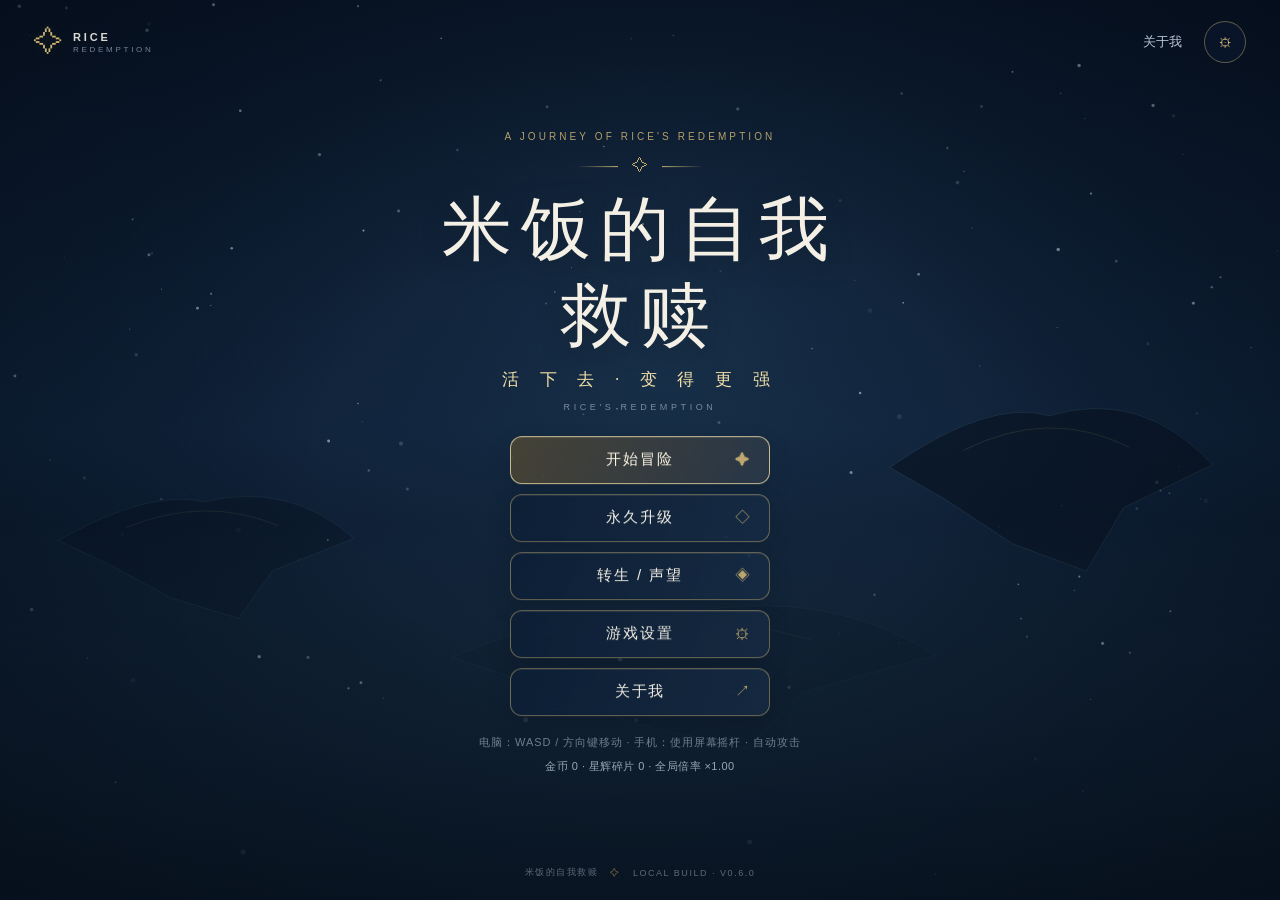
==== commit c394e805: "手机适配" ====
--- a/index.html
+++ b/index.html
@@ -2,7 +2,9 @@
 <html lang="zh-CN">
 <head>
   <meta charset="utf-8">
-  <meta name="viewport" content="width=device-width, initial-scale=1, viewport-fit=cover">
+  <meta name="viewport" content="width=device-width, initial-scale=1, maximum-scale=1, user-scalable=no, viewport-fit=cover">
+  <meta name="apple-mobile-web-app-capable" content="yes">
+  <meta name="apple-mobile-web-app-status-bar-style" content="black-translucent">
   <meta name="theme-color" content="#07111F">
   <meta name="description" content="米饭的自我救赎——随机升级构筑、宠物冲撞与大运反击的生存游戏。">
   <title>米饭的自我救赎</title>
@@ -18,6 +20,19 @@
 <body>
   <canvas id="backgroundCanvas" class="background-canvas" aria-hidden="true"></canvas>
   <div class="ambient-vignette" aria-hidden="true"></div>
+
+  <section class="orientation-prompt" aria-label="请横屏游玩">
+    <div class="orientation-card">
+      <div class="rotate-device-icon" aria-hidden="true"><span></span></div>
+      <p class="eyebrow">LANDSCAPE RECOMMENDED</p>
+      <h1>请将设备旋转至横屏</h1>
+      <p class="orientation-description">《米饭的自我救赎》采用横屏全屏布局。横屏后可获得更宽阔的战场和更舒适的摇杆操作空间。</p>
+      <button class="menu-button menu-button-primary orientation-action" type="button" data-action="landscape">
+        <span>尝试横屏并进入全屏</span><span class="button-glyph" aria-hidden="true">↻</span>
+      </button>
+      <p class="orientation-footnote">若设备未自动旋转，请关闭系统的屏幕方向锁定，再手动横过手机。</p>
+    </div>
+  </section>
 
   <div class="site-shell">
     <header class="topbar">
--- a/styles.css
+++ b/styles.css
@@ -943,3 +943,347 @@
   .joystick-knob { width: 43px; height: 43px; }
   .game-screen .hud-vitals { grid-template-columns: 66px minmax(0,1fr); }
 }
+
+/* ===== 手机横屏引导与沉浸式战斗布局（Stage 6.1） ===== */
+.orientation-prompt {
+  display: none;
+}
+
+.orientation-prompt .orientation-card {
+  width: min(100%, 390px);
+  padding: 30px 24px 24px;
+  border: 1px solid rgba(232, 200, 122, .45);
+  border-radius: 22px;
+  background: linear-gradient(145deg, rgba(20, 39, 65, .97), rgba(7, 17, 31, .98));
+  box-shadow: 0 24px 80px rgba(0, 0, 0, .48), inset 0 1px rgba(255,255,255,.06), 0 0 40px rgba(232,200,122,.08);
+  text-align: center;
+}
+
+.rotate-device-icon {
+  position: relative;
+  width: 86px;
+  height: 70px;
+  margin: 0 auto 22px;
+}
+
+.rotate-device-icon::before {
+  position: absolute;
+  top: 9px;
+  left: 24px;
+  width: 38px;
+  height: 58px;
+  border: 2px solid rgba(243, 223, 168, .9);
+  border-radius: 9px;
+  background: linear-gradient(145deg, rgba(79,195,247,.18), rgba(232,200,122,.08));
+  box-shadow: 0 0 20px rgba(232,200,122,.14);
+  content: "";
+  transform: rotate(90deg);
+  animation: rotate-device-hint 2.6s ease-in-out infinite;
+}
+
+.rotate-device-icon::after {
+  position: absolute;
+  right: 0;
+  top: 0;
+  color: var(--gold-primary);
+  font-size: 25px;
+  line-height: 1;
+  content: "↻";
+  text-shadow: 0 0 15px var(--gold-glow);
+}
+
+@keyframes rotate-device-hint {
+  0%, 100% { transform: rotate(90deg); }
+  45%, 65% { transform: rotate(0deg); }
+}
+
+.orientation-prompt h1 {
+  margin: 0;
+  font-family: var(--font-display);
+  font-size: 25px;
+  font-weight: 500;
+  letter-spacing: .1em;
+}
+
+.orientation-description {
+  margin: 14px 0 22px;
+  color: var(--text-secondary);
+  font-size: 13px;
+  line-height: 1.9;
+}
+
+.orientation-action {
+  width: 100%;
+  min-height: 48px;
+  font-size: 13px;
+}
+
+.orientation-footnote {
+  margin: 16px 0 0;
+  color: var(--text-muted);
+  font-size: 10px;
+  line-height: 1.7;
+}
+
+@media (max-width: 767px) and (orientation: portrait),
+       (pointer: coarse) and (orientation: portrait) {
+  html, body {
+    min-height: 100%;
+    overflow: hidden;
+    overscroll-behavior: none;
+  }
+
+  .orientation-prompt {
+    position: fixed;
+    z-index: 1000;
+    inset: 0;
+    display: grid;
+    place-items: center;
+    padding: max(22px, var(--safe-top)) max(20px, var(--safe-right)) max(22px, var(--safe-bottom)) max(20px, var(--safe-left));
+    background: radial-gradient(ellipse at 50% 30%, #183252 0%, #0B1830 48%, #050D18 100%);
+  }
+
+  .orientation-prompt .orientation-card {
+    max-height: 100%;
+    overflow: auto;
+  }
+}
+
+/* 横屏手机：战斗时隐藏网站外框，Canvas 与 HUD 占满可视区域。 */
+@media (pointer: coarse) and (orientation: landscape),
+       (max-width: 767px) and (orientation: landscape) {
+  html, body {
+    width: 100%;
+    height: 100%;
+    min-height: 100%;
+    overflow: hidden;
+    overscroll-behavior: none;
+  }
+
+  body.mobile-game-active .site-shell {
+    position: fixed;
+    inset: 0;
+    width: 100%;
+    max-width: none;
+    height: 100vh;
+    height: 100dvh;
+    min-height: 0;
+    margin: 0;
+    padding: var(--safe-top) var(--safe-right) var(--safe-bottom) var(--safe-left);
+    overflow: hidden;
+  }
+
+  body.mobile-game-active .topbar,
+  body.mobile-game-active .site-footer {
+    display: none;
+  }
+
+  body.mobile-game-active main {
+    width: 100%;
+    height: 100%;
+    min-height: 0;
+    overflow: hidden;
+  }
+
+  body.mobile-game-active .game-screen {
+    display: flex;
+    width: 100%;
+    height: 100%;
+    min-height: 0;
+    padding: 5px 7px;
+    gap: 5px;
+    overflow: hidden;
+  }
+
+  body.mobile-game-active .game-screen .hud-top {
+    display: flex;
+    flex: 0 0 auto;
+    flex-direction: row;
+    align-items: center;
+    justify-content: space-between;
+    gap: 8px;
+    min-height: 43px;
+  }
+
+  body.mobile-game-active .game-screen .hud-vitals {
+    display: grid;
+    flex: 0 1 42%;
+    grid-template-columns: auto minmax(70px, 1fr);
+    width: auto;
+    gap: 3px 7px;
+    align-items: center;
+  }
+
+  body.mobile-game-active .game-screen .hud-stat {
+    min-width: 0;
+    gap: 5px;
+  }
+
+  body.mobile-game-active .game-screen .hud-stat strong,
+  body.mobile-game-active .game-screen .hud-chip strong {
+    font-size: 12px;
+  }
+
+  body.mobile-game-active .game-screen .hud-label,
+  body.mobile-game-active .game-screen .hud-chip small {
+    font-size: 8px;
+  }
+
+  body.mobile-game-active .game-screen .heart-row {
+    min-height: 15px;
+    gap: 3px;
+  }
+
+  body.mobile-game-active .game-screen .heart-row span {
+    font-size: 14px;
+  }
+
+  body.mobile-game-active .game-screen .meter {
+    height: 5px;
+  }
+
+  body.mobile-game-active .game-screen .hud-summary {
+    display: flex;
+    flex: 1 1 auto;
+    justify-content: flex-end;
+    align-items: center;
+    width: auto;
+    margin: 0;
+    gap: clamp(5px, 1.5vw, 13px);
+  }
+
+  body.mobile-game-active .game-screen .hud-chip {
+    display: grid;
+    min-width: 32px;
+    column-gap: 3px;
+  }
+
+  body.mobile-game-active .game-screen .pause-button {
+    flex: 0 0 32px;
+    width: 32px;
+    height: 32px;
+  }
+
+  body.mobile-game-active .game-screen .arena-frame {
+    position: relative;
+    flex: 1 1 0;
+    width: 100%;
+    height: 0;
+    min-width: 0;
+    min-height: 0;
+    border-radius: 11px;
+  }
+
+  body.mobile-game-active .game-screen .game-canvas {
+    display: block;
+    width: 100%;
+    height: 100%;
+    min-height: 0;
+    touch-action: none;
+  }
+
+  body.mobile-game-active .game-screen .hud-bottom,
+  body.mobile-game-active .game-screen .arena-help {
+    display: none;
+  }
+
+  body.mobile-game-active .game-screen .arena-caption {
+    top: 6px;
+    left: 8px;
+    font-size: 8px;
+  }
+
+  body.mobile-game-active .mobile-joystick {
+    position: absolute;
+    z-index: 5;
+    left: max(12px, var(--safe-left));
+    bottom: max(12px, var(--safe-bottom));
+    display: block;
+    width: clamp(96px, 18vh, 126px);
+    height: clamp(96px, 18vh, 126px);
+    border: 1px solid rgba(204,224,245,.24);
+    border-radius: 50%;
+    background: radial-gradient(circle, rgba(24,47,73,.18), rgba(5,14,28,.46));
+    box-shadow: 0 8px 24px rgba(0,0,0,.24), inset 0 0 20px rgba(162,205,240,.08);
+    touch-action: none;
+    user-select: none;
+    -webkit-user-select: none;
+    -webkit-tap-highlight-color: transparent;
+  }
+
+  body.mobile-game-active .joystick-ring {
+    position: absolute;
+    inset: 13%;
+    border: 1px dashed rgba(205,224,244,.27);
+    border-radius: 50%;
+    pointer-events: none;
+  }
+
+  body.mobile-game-active .joystick-knob {
+    position: absolute;
+    top: 50%;
+    left: 50%;
+    width: 42%;
+    height: 42%;
+    border: 1px solid rgba(255,255,255,.62);
+    border-radius: 50%;
+    background: radial-gradient(circle at 35% 28%, rgba(235,248,255,.9), rgba(117,166,207,.62) 42%, rgba(33,65,101,.9));
+    box-shadow: 0 0 18px rgba(112,200,232,.25), inset 0 1px 4px rgba(255,255,255,.36);
+    transform: translate(-50%, -50%);
+    pointer-events: none;
+  }
+
+  body.mobile-game-active .modal-backdrop {
+    padding: max(8px, var(--safe-top)) max(10px, var(--safe-right)) max(8px, var(--safe-bottom)) max(10px, var(--safe-left));
+  }
+
+  body.mobile-game-active .modal-panel {
+    max-height: calc(100dvh - var(--safe-top) - var(--safe-bottom) - 16px);
+    overflow-y: auto;
+    padding: 18px 18px 16px;
+  }
+
+  body.mobile-game-active .modal-panel h2 {
+    font-size: 21px;
+  }
+
+  body.mobile-game-active .upgrade-cards {
+    grid-template-columns: repeat(3, minmax(0, 1fr));
+    gap: 8px;
+    margin-top: 12px;
+  }
+
+  body.mobile-game-active .upgrade-card {
+    min-height: 142px;
+    gap: 7px;
+    padding: 14px 8px 10px;
+  }
+
+  body.mobile-game-active .upgrade-card strong {
+    font-size: 13px;
+  }
+
+  body.mobile-game-active .upgrade-card small {
+    font-size: 10px;
+    line-height: 1.5;
+  }
+}
+
+@media (pointer: coarse) and (orientation: landscape) and (max-height: 360px) {
+  body.mobile-game-active .game-screen .hud-top {
+    min-height: 36px;
+  }
+
+  body.mobile-game-active .game-screen .hud-vitals {
+    flex-basis: 38%;
+  }
+
+  body.mobile-game-active .game-screen .hud-chip small {
+    display: none;
+  }
+
+  body.mobile-game-active .mobile-joystick {
+    width: 88px;
+    height: 88px;
+  }
+}
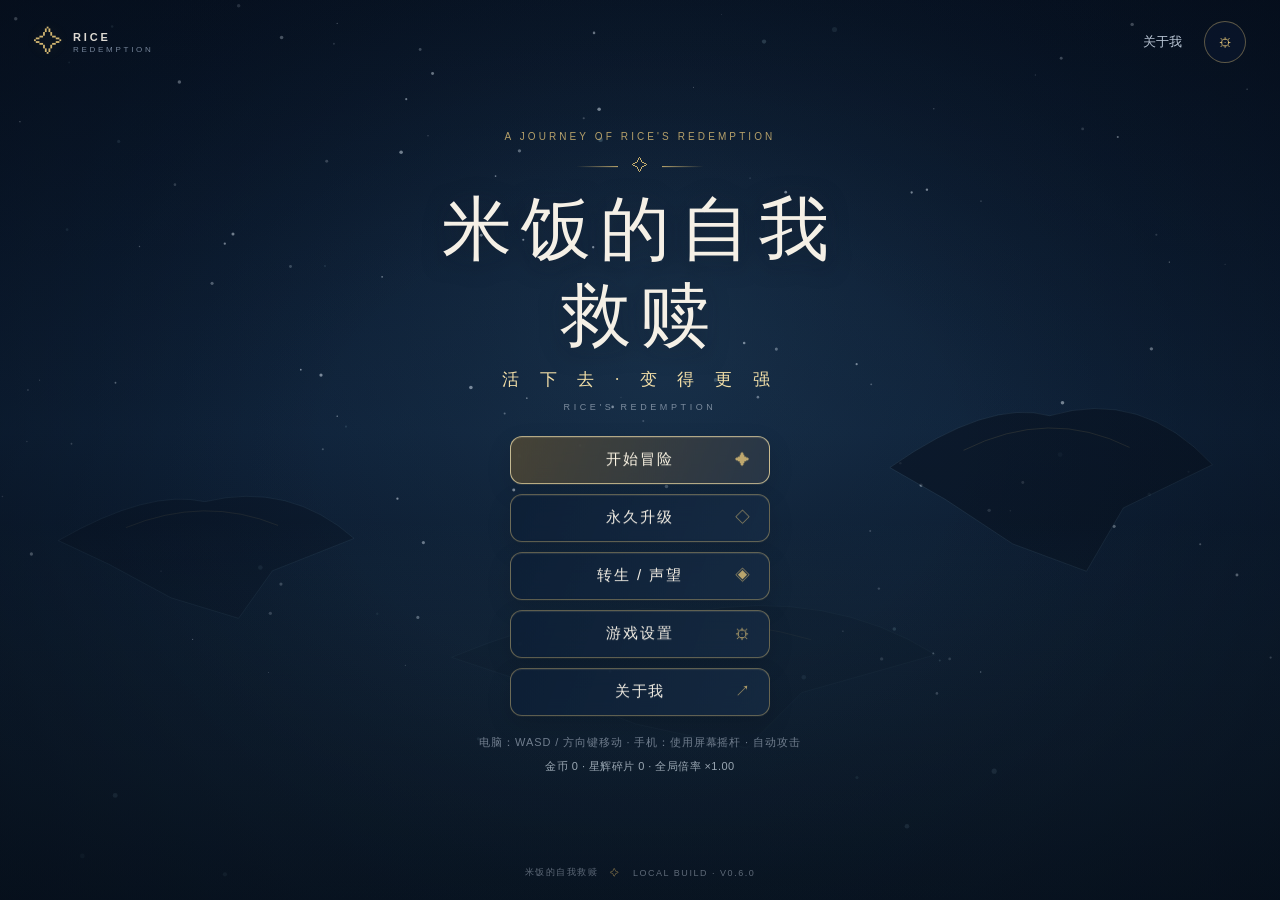
==== commit d535b299: "demo" ====
--- a/index.html
+++ b/index.html
@@ -101,7 +101,7 @@
             <span id="joystickKnob" class="joystick-knob" aria-hidden="true"></span>
           </div>
           <div class="arena-caption"><span class="live-dot"></span> 生存试炼 · 自动射击已启用</div>
-          <div class="arena-help">W A S D / 方向键 · 手机使用左下摇杆</div>
+          <div class="arena-help">W A S D / 方向键 · 手机使用右下摇杆</div>
         </div>
 
         <div class="hud hud-bottom">
--- a/styles.css
+++ b/styles.css
@@ -892,7 +892,8 @@
   .mobile-joystick {
     position: absolute;
     z-index: 5;
-    left: max(12px, var(--safe-left));
+    right: max(12px, var(--safe-right));
+    left: auto;
     bottom: max(12px, var(--safe-bottom));
     display: block;
     width: 116px;
@@ -932,7 +933,7 @@
   .game-screen .hud-bottom { min-height: 28px; }
 }
 @media (max-width: 767px) and (orientation: landscape) {
-  .mobile-joystick { width: 88px; height: 88px; left: max(8px, var(--safe-left)); bottom: max(8px, var(--safe-bottom)); }
+  .mobile-joystick { width: 88px; height: 88px; right: max(8px, var(--safe-right)); left: auto; bottom: max(8px, var(--safe-bottom)); }
   .joystick-ring { inset: 11px; }
   .joystick-knob { width: 38px; height: 38px; }
   .game-screen .arena-help { max-width: calc(100% - 112px); }
@@ -1196,7 +1197,8 @@
   body.mobile-game-active .mobile-joystick {
     position: absolute;
     z-index: 5;
-    left: max(12px, var(--safe-left));
+    right: max(12px, var(--safe-right));
+    left: auto;
     bottom: max(12px, var(--safe-bottom));
     display: block;
     width: clamp(96px, 18vh, 126px);
@@ -1287,3 +1289,125 @@
     height: 88px;
   }
 }
+
+
+/* ===== Stage 6.2：手机入口铺满视口 + 右手摇杆 ===== */
+@media (pointer: coarse), (max-width: 900px) {
+  html, body {
+    width: 100%;
+    height: 100%;
+    min-height: 100%;
+    overflow: hidden;
+    overscroll-behavior: none;
+  }
+
+  body.mobile-site-mode .site-shell {
+    position: fixed;
+    inset: 0;
+    width: 100%;
+    max-width: none;
+    height: 100vh;
+    height: 100dvh;
+    min-height: 0;
+    margin: 0;
+    padding: var(--safe-top) var(--safe-right) var(--safe-bottom) var(--safe-left);
+    overflow: hidden;
+  }
+
+  body.mobile-site-mode .topbar,
+  body.mobile-site-mode .site-footer {
+    display: none !important;
+  }
+
+  body.mobile-site-mode main {
+    display: flex;
+    flex: 1 1 auto;
+    width: 100%;
+    height: 100%;
+    min-height: 0;
+    overflow: hidden;
+  }
+
+  body.mobile-site-mode .menu-screen {
+    min-height: 0;
+    height: 100%;
+    overflow-x: hidden;
+    overflow-y: auto;
+    padding: clamp(12px, 3vh, 28px) 0;
+    overscroll-behavior: contain;
+  }
+
+  body.mobile-site-mode .menu-content {
+    width: min(100%, 470px);
+    padding-inline: 10px;
+  }
+
+  body.mobile-site-mode .game-screen {
+    min-height: 0;
+    height: 100%;
+  }
+
+  body.mobile-site-mode .mobile-joystick,
+  body.mobile-game-active .mobile-joystick {
+    left: auto;
+    right: max(12px, var(--safe-right));
+    bottom: max(12px, var(--safe-bottom));
+  }
+
+  body.mobile-site-mode .game-screen .arena-help {
+    left: 9px;
+    right: auto;
+    max-width: calc(100% - 145px);
+    text-align: left;
+  }
+}
+
+@media (pointer: coarse) and (orientation: landscape) and (max-height: 420px) {
+  body.mobile-site-mode .menu-screen {
+    padding-block: 4px;
+  }
+
+  body.mobile-site-mode .menu-content {
+    transform: none;
+  }
+
+  body.mobile-site-mode .eyebrow {
+    margin-bottom: 5px;
+  }
+
+  body.mobile-site-mode .title-ornament {
+    margin: 0 0 4px;
+  }
+
+  body.mobile-site-mode .game-title {
+    font-size: clamp(30px, 7vh, 42px);
+  }
+
+  body.mobile-site-mode .game-subtitle {
+    margin-top: 4px;
+    font-size: 12px;
+  }
+
+  body.mobile-site-mode .title-en {
+    margin: 4px 0 9px;
+  }
+
+  body.mobile-site-mode .menu-buttons {
+    width: min(430px, 86vw);
+    display: grid;
+    grid-template-columns: repeat(2, minmax(0, 1fr));
+    gap: 5px;
+  }
+
+  body.mobile-site-mode .menu-button {
+    min-height: 34px;
+    padding: 5px 10px;
+    font-size: 11px;
+  }
+
+  body.mobile-site-mode .menu-hint,
+  body.mobile-site-mode .menu-save-summary {
+    margin-top: 5px;
+    font-size: 9px;
+  }
+}
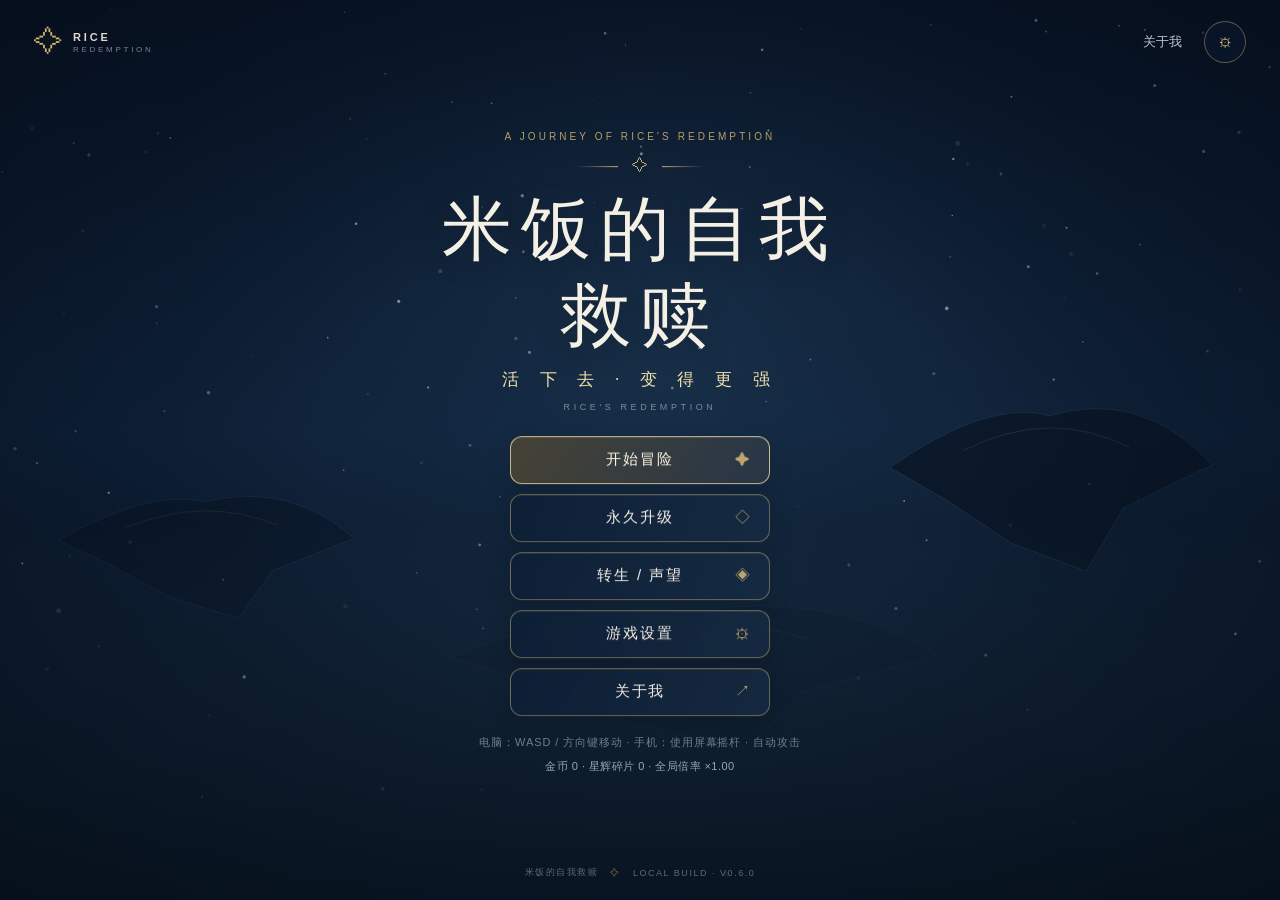
==== commit acd670df: "demo 2" ====
--- a/index.html
+++ b/index.html
@@ -94,14 +94,14 @@
           </div>
         </div>
 
-        <div class="arena-frame">
+        <div id="arenaFrame" class="arena-frame">
           <canvas id="gameCanvas" class="game-canvas" aria-label="米饭的自我救赎战斗画面"></canvas>
           <div id="moveJoystick" class="mobile-joystick" role="group" aria-label="触控移动摇杆">
             <span class="joystick-ring" aria-hidden="true"></span>
             <span id="joystickKnob" class="joystick-knob" aria-hidden="true"></span>
           </div>
           <div class="arena-caption"><span class="live-dot"></span> 生存试炼 · 自动射击已启用</div>
-          <div class="arena-help">W A S D / 方向键 · 手机使用右下摇杆</div>
+          <div class="arena-help">W A S D / 方向键 · 手机使用可自定义位置的轮盘</div>
         </div>
 
         <div class="hud hud-bottom">
@@ -138,6 +138,19 @@
       <div class="setting-row">
         <div><strong>屏幕震动</strong><small>受击时的画面反馈</small></div>
         <label class="switch"><input id="shakeInput" type="checkbox" checked><span></span></label>
+      </div>
+      <div class="joystick-position-editor">
+        <div class="joystick-editor-heading">
+          <div><strong>移动轮盘位置</strong><small>拖动下方预览轮盘，调整手机战斗中的位置</small></div>
+          <button class="text-button" type="button" data-action="reset-joystick-position">恢复默认</button>
+        </div>
+        <div id="joystickPreviewArea" class="joystick-preview-area" aria-label="移动轮盘位置预览">
+          <span class="joystick-preview-label">战斗画面预览</span>
+          <div id="joystickPreviewControl" class="joystick-preview-control" role="slider" aria-label="拖动调整移动轮盘位置" tabindex="0">
+            <span></span>
+          </div>
+        </div>
+        <small class="joystick-editor-note">位置会自动保存，并同步到实际战斗画面。建议避开血量、技能和暂停按钮。</small>
       </div>
       <div class="settings-actions">
         <button class="text-button" type="button" data-action="reset-save">重置本地存档</button>
--- a/styles.css
+++ b/styles.css
@@ -1411,3 +1411,109 @@
     font-size: 9px;
   }
 }
+
+/* ===== Stage 6.4：大地图镜头与移动轮盘自定义位置 ===== */
+.mobile-joystick {
+  transform: translate(-50%, -50%);
+  cursor: grab;
+}
+.mobile-joystick.is-editing {
+  z-index: 9;
+  border-color: rgba(243, 223, 168, .92);
+  box-shadow: 0 0 0 5px rgba(232,200,122,.12), 0 0 28px rgba(232,200,122,.35), inset 0 0 22px rgba(232,200,122,.12);
+  cursor: grabbing;
+}
+.joystick-position-editor {
+  display: none;
+  padding: 17px 0 5px;
+  border-bottom: 1px solid rgba(232,200,122,.13);
+}
+.joystick-editor-heading {
+  display: flex;
+  align-items: center;
+  justify-content: space-between;
+  gap: 12px;
+}
+.joystick-editor-heading > div {
+  display: grid;
+  gap: 5px;
+}
+.joystick-editor-heading strong {
+  color: var(--text-primary);
+  font-size: 13px;
+  font-weight: 500;
+}
+.joystick-editor-heading small,
+.joystick-editor-note {
+  color: var(--text-muted);
+  font-size: 10px;
+  line-height: 1.6;
+}
+.joystick-preview-area {
+  position: relative;
+  width: min(100%, 430px);
+  aspect-ratio: 16 / 7;
+  margin: 13px auto 8px;
+  overflow: hidden;
+  border: 1px solid rgba(232,200,122,.32);
+  border-radius: 13px;
+  background:
+    linear-gradient(rgba(109,165,201,.10) 1px, transparent 1px),
+    linear-gradient(90deg, rgba(109,165,201,.10) 1px, transparent 1px),
+    radial-gradient(ellipse at center, rgba(29,64,91,.88), rgba(7,17,31,.98));
+  background-size: 28px 28px, 28px 28px, auto;
+  touch-action: none;
+  user-select: none;
+}
+.joystick-preview-label {
+  position: absolute;
+  top: 9px;
+  left: 11px;
+  color: rgba(215,225,238,.58);
+  font-size: 9px;
+  letter-spacing: .1em;
+  pointer-events: none;
+}
+.joystick-preview-control {
+  position: absolute;
+  top: 78%;
+  left: 86%;
+  display: grid;
+  width: 72px;
+  height: 72px;
+  place-items: center;
+  border: 1px solid rgba(232,200,122,.72);
+  border-radius: 50%;
+  background: radial-gradient(circle, rgba(24,47,73,.50), rgba(5,14,28,.82));
+  box-shadow: 0 0 22px rgba(112,200,232,.22), inset 0 0 18px rgba(162,205,240,.12);
+  transform: translate(-50%, -50%);
+  touch-action: none;
+  cursor: grab;
+}
+.joystick-preview-control::before {
+  position: absolute;
+  inset: 10px;
+  border: 1px dashed rgba(205,224,244,.42);
+  border-radius: 50%;
+  content: "";
+  pointer-events: none;
+}
+.joystick-preview-control span {
+  width: 29px;
+  height: 29px;
+  border: 1px solid rgba(255,255,255,.68);
+  border-radius: 50%;
+  background: radial-gradient(circle at 35% 28%, rgba(235,248,255,.9), rgba(117,166,207,.62) 42%, rgba(33,65,101,.9));
+  box-shadow: 0 0 13px rgba(112,200,232,.3);
+  pointer-events: none;
+}
+.joystick-editor-note {
+  display: block;
+  text-align: center;
+}
+@media (pointer: coarse), (max-width: 900px) {
+  .joystick-position-editor { display: block; }
+}
+@media (pointer: coarse), (max-width: 900px) {
+  body.mobile-site-mode .game-screen .arena-help { display: none; }
+}
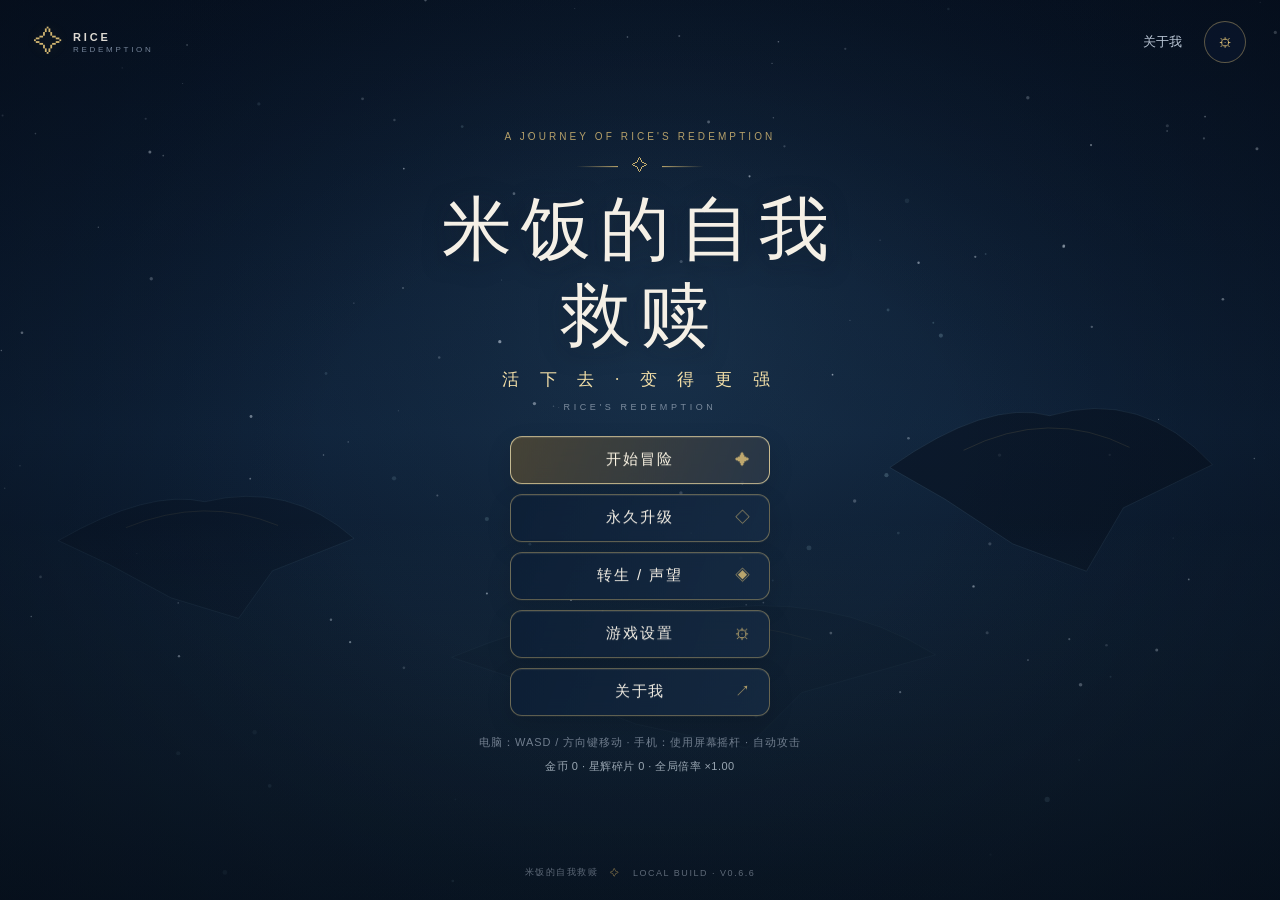
==== commit ad7aceff: "v1.1" ====
--- a/index.html
+++ b/index.html
@@ -86,7 +86,7 @@
             <div class="meter meter-exp"><span id="expFill" style="width:0%"></span></div>
           </div>
           <div class="hud-group hud-summary">
-            <div class="hud-chip"><span>✧</span><strong id="hudGold">0</strong><small>本局金币</small></div>
+            <div class="hud-chip hud-gold-chip"><span>✧</span><strong id="hudGold">0</strong><small>本局金币</small><span id="hudGoldGain" class="hud-gold-gain" aria-live="polite"></span></div>
             <div class="hud-chip"><strong id="hudWave">01</strong><small>波次</small></div>
             <div class="hud-chip"><strong id="hudKills">0</strong><small>击杀</small></div>
             <div class="hud-chip hud-time-chip"><strong id="hudTime">00:00</strong><small>生存时间</small></div>
@@ -117,7 +117,7 @@
     <footer class="site-footer">
       <span>米饭的自我救赎</span>
       <span class="footer-separator">✧</span>
-      <span>LOCAL BUILD · V0.6.0</span>
+      <span>LOCAL BUILD · V0.6.6</span>
     </footer>
   </div>
 
@@ -128,9 +128,22 @@
       <p class="eyebrow">SYSTEM SETTINGS</p>
       <h2 id="settingsTitle">游戏设置</h2>
       <div class="setting-row">
-        <div><strong>主音量</strong><small>调整游戏音效音量</small></div>
+        <div><strong>总音量</strong><small>统一调整背景音乐与音效</small></div>
         <label class="range-wrap"><input id="volumeInput" type="range" min="0" max="100" step="1" value="70"><output id="volumeOutput">70%</output></label>
       </div>
+      <div class="setting-row">
+        <div><strong>背景音乐</strong><small>主菜单与战斗共用循环 BGM</small></div>
+        <label class="range-wrap"><input id="bgmVolumeInput" type="range" min="0" max="100" step="1" value="70"><output id="bgmVolumeOutput">70%</output></label>
+      </div>
+      <div class="setting-row">
+        <div><strong>游戏音效</strong><small>攻击、受击、升级与 Boss 提示</small></div>
+        <label class="range-wrap"><input id="sfxVolumeInput" type="range" min="0" max="100" step="1" value="80"><output id="sfxVolumeOutput">80%</output></label>
+      </div>
+      <div class="setting-row">
+        <div><strong>启用音频</strong><small>一键静音背景音乐和所有音效</small></div>
+        <label class="switch"><input id="audioEnabledInput" type="checkbox" checked aria-label="启用背景音乐和游戏音效"><span></span></label>
+      </div>
+      <p class="modal-footnote">浏览器限制自动播放。首次点击或按键后，背景音乐会开始循环；若没有 BGM，请确认已放入 assets/audio/bgm1.mp3。</p>
       <div class="setting-row">
         <div><strong>粒子特效</strong><small>控制背景与战斗粒子</small></div>
         <label class="switch"><input id="particlesInput" type="checkbox" checked><span></span></label>
--- a/styles.css
+++ b/styles.css
@@ -156,6 +156,10 @@
 .hud-summary { margin-left: auto; }
 .hud-chip { display: grid; grid-template-columns: auto auto; align-items: center; column-gap: 5px; min-width: 55px; }
 .hud-chip span { color: var(--gold-primary); }
+.hud-gold-chip { position: relative; }
+.hud-gold-gain { position: absolute; z-index: 4; top: -14px; right: -4px; color: var(--gold-bright) !important; font-family: var(--font-numeric); font-size: 12px; font-weight: 800; line-height: 1; opacity: 0; pointer-events: none; white-space: nowrap; text-shadow: 0 2px 8px rgba(0,0,0,.8), 0 0 12px rgba(243,223,168,.5); }
+.hud-gold-gain.is-active { animation: hud-gold-gain-float 900ms cubic-bezier(.18,.72,.3,1) both; }
+@keyframes hud-gold-gain-float { 0% { opacity: 0; transform: translate(0, 7px) scale(.82); } 18% { opacity: 1; transform: translate(0, 0) scale(1.08); } 100% { opacity: 0; transform: translate(8px, -25px) scale(1); } }
 .hud-chip small { grid-column: 2; }
 .pause-button { width: 38px; height: 38px; font-size: 16px; }
 .arena-frame { position: relative; flex: 1; min-height: 310px; overflow: hidden; border: 1px solid rgba(232, 200, 122, .34); border-radius: 18px; background: radial-gradient(ellipse at center, rgba(29, 64, 91, .7), rgba(7, 17, 31, .96)); box-shadow: 0 20px 55px rgba(0,0,0,.22), inset 0 0 55px rgba(79,195,247,.045); }
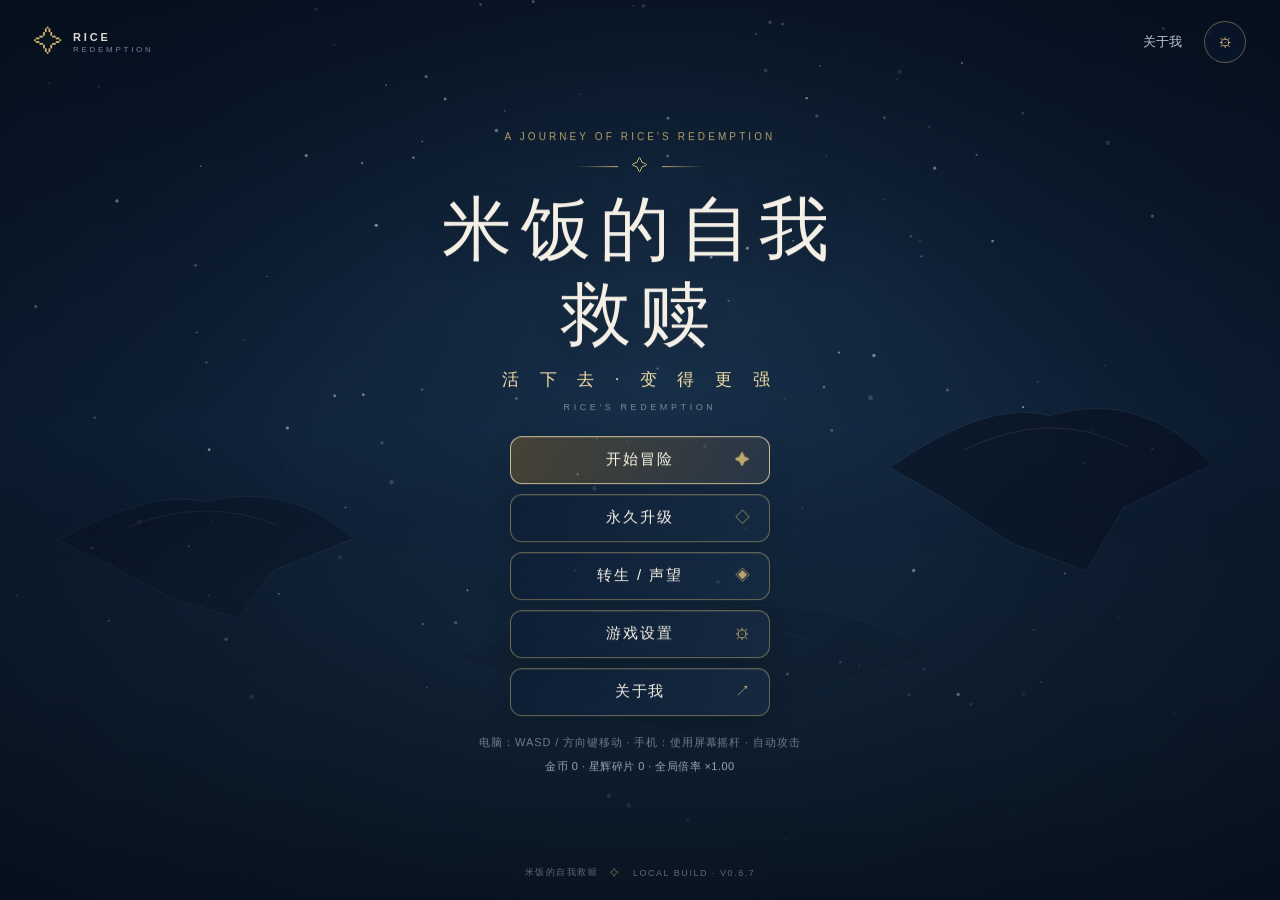
==== commit d742c203: "v1.2" ====
--- a/index.html
+++ b/index.html
@@ -6,7 +6,7 @@
   <meta name="apple-mobile-web-app-capable" content="yes">
   <meta name="apple-mobile-web-app-status-bar-style" content="black-translucent">
   <meta name="theme-color" content="#07111F">
-  <meta name="description" content="米饭的自我救赎——随机升级构筑、宠物冲撞与大运反击的生存游戏。">
+  <meta name="description" content="米饭的自我救赎——随机升级构筑、召唤物冲撞与大运反击的生存游戏。">
   <title>米饭的自我救赎</title>
   <link rel="stylesheet" href="./styles.css">
   <script defer src="./js/save.js"></script>
@@ -107,7 +107,7 @@
         <div class="hud hud-bottom">
           <div class="demo-controls">
             <span>移动：WASD / 方向键</span>
-            <small>击败敌人收集星辉经验；升级随机出现射击、宠物、聚怪流派词条，逐步构筑你的专精</small>
+            <small>击败敌人收集星辉经验；升级随机出现射击、召唤物、聚怪流派词条，逐步构筑你的专精</small>
           </div>
           <div class="buff-count">已选祝福 <strong id="hudBuffs">0</strong></div>
         </div>
@@ -117,7 +117,7 @@
     <footer class="site-footer">
       <span>米饭的自我救赎</span>
       <span class="footer-separator">✧</span>
-      <span>LOCAL BUILD · V0.6.6</span>
+      <span>LOCAL BUILD · V0.6.7</span>
     </footer>
   </div>
 
@@ -133,7 +133,7 @@
       </div>
       <div class="setting-row">
         <div><strong>背景音乐</strong><small>主菜单与战斗共用循环 BGM</small></div>
-        <label class="range-wrap"><input id="bgmVolumeInput" type="range" min="0" max="100" step="1" value="70"><output id="bgmVolumeOutput">70%</output></label>
+        <label class="range-wrap"><input id="bgmVolumeInput" type="range" min="0" max="100" step="1" value="35"><output id="bgmVolumeOutput">35%</output></label>
       </div>
       <div class="setting-row">
         <div><strong>游戏音效</strong><small>攻击、受击、升级与 Boss 提示</small></div>
@@ -143,6 +143,7 @@
         <div><strong>启用音频</strong><small>一键静音背景音乐和所有音效</small></div>
         <label class="switch"><input id="audioEnabledInput" type="checkbox" checked aria-label="启用背景音乐和游戏音效"><span></span></label>
       </div>
+      <div class="setting-row"><div><strong>音效测试</strong><small>播放一段提示音，确认音效通道正常</small></div><button class="shop-buy" type="button" data-action="test-audio">试听音效</button></div>
       <p class="modal-footnote">浏览器限制自动播放。首次点击或按键后，背景音乐会开始循环；若没有 BGM，请确认已放入 assets/audio/bgm1.mp3。</p>
       <div class="setting-row">
         <div><strong>粒子特效</strong><small>控制背景与战斗粒子</small></div>
@@ -211,11 +212,24 @@
     <section class="modal-panel upgrade-modal" role="dialog" aria-modal="true" aria-labelledby="upgradeTitle">
       <p class="eyebrow">BLESSING OF THE STARS</p><h2 id="upgradeTitle">等级提升</h2><p id="upgradeSubtitle" class="modal-description">选择一项祝福，继续试炼</p>
       <div id="upgradeCards" class="upgrade-cards"></div>
+      <div class="upgrade-actions"><span>剩余刷新次数：<strong id="upgradeRefreshCount">5</strong></span><button id="upgradeRefreshButton" class="menu-button compact-button" type="button" data-action="refresh-upgrade">刷新词条</button></div>
+    </section>
+  </div>
+  <!-- Boss 宝箱奖励 -->
+  <div id="chestRewardModal" class="modal-backdrop chest-reward-backdrop" hidden>
+    <section class="modal-panel chest-reward-modal" role="dialog" aria-modal="true" aria-labelledby="chestRewardTitle">
+      <p class="eyebrow">BOSS TREASURE</p><h2 id="chestRewardTitle">Boss 宝箱</h2>
+      <p class="modal-description">拾取宝箱成功。选择一项奖励，继续你的冒险。</p>
+      <div class="chest-reward-grid">
+        <button class="upgrade-card chest-reward-card" type="button" data-action="chest-reward" data-reward="heal" style="--rarity:#F08B91;--path-color:#F08B91"><span class="upgrade-icon">♥</span><strong>生命补给</strong><small>立即恢复 2 颗心，不超过生命上限</small></button>
+        <button class="upgrade-card chest-reward-card" type="button" data-action="chest-reward" data-reward="triple" style="--rarity:#C49AFF;--path-color:#C49AFF"><span class="upgrade-icon">✦</span><strong>星辉连选</strong><small>下次选择词条时，连续进行 3 次强化选择</small></button>
+        <button class="upgrade-card chest-reward-card" type="button" data-action="chest-reward" data-reward="refresh" style="--rarity:#F3CD78;--path-color:#F3CD78"><span class="upgrade-icon">↻</span><strong>灵感重铸</strong><small>额外获得 3 次刷新词条机会</small></button>
+      </div>
     </section>
   </div>
   <!-- 永久商店 -->
   <div id="shopModal" class="modal-backdrop" hidden><section class="modal-panel progression-modal" role="dialog" aria-modal="true" aria-labelledby="shopTitle">
-    <button class="modal-close" type="button" data-action="close-shop" aria-label="关闭">×</button><p class="eyebrow">SANCTUARY OF GROWTH</p><h2 id="shopTitle">永久升级</h2><p class="modal-description">消耗金币强化每次冒险的初始属性。价格按等级指数增长。</p>
+    <button class="modal-close" type="button" data-action="close-shop" aria-label="关闭">×</button><p class="eyebrow">SANCTUARY OF GROWTH</p><h2 id="shopTitle">永久升级</h2><p class="modal-description">消耗金币强化冒险收益与初始战斗能力。离线收益升级可提高离线金币倍率，价格按等级指数增长。</p>
     <div class="shop-wallet">持有金币 <strong id="shopGold">0</strong></div><div id="shopCards" class="shop-cards"></div>
   </section></div>
   <!-- 转生 -->
--- a/styles.css
+++ b/styles.css
@@ -1521,3 +1521,81 @@
 @media (pointer: coarse), (max-width: 900px) {
   body.mobile-site-mode .game-screen .arena-help { display: none; }
 }
+
+/* Stage 6.8：升级重抽与 Boss 宝箱奖励 */
+.upgrade-actions{display:flex;align-items:center;justify-content:center;gap:18px;margin:20px auto 0;color:var(--text-secondary);font-size:12px}
+.upgrade-actions strong{margin-left:5px;color:var(--gold-bright);font-family:var(--font-numeric);font-size:15px}
+.upgrade-actions .menu-button{min-height:38px;padding:7px 22px;font-size:12px}
+.upgrade-actions .menu-button:disabled{opacity:.38;cursor:not-allowed;transform:none;box-shadow:none}
+.chest-reward-backdrop{z-index:34}
+.chest-reward-modal{width:min(900px,100%);text-align:center}
+.chest-reward-modal .modal-description{margin-left:auto;margin-right:auto}
+.chest-reward-grid{display:grid;grid-template-columns:repeat(3,minmax(0,1fr));gap:14px;margin-top:18px}
+.chest-reward-card{min-height:190px;--rarity:#F3CD78;--path-color:#F3CD78}
+.chest-reward-card strong{font-size:17px}
+@media(max-width:650px){
+  .upgrade-actions{gap:12px;margin-top:13px}
+  .upgrade-actions .menu-button{min-height:36px;padding:6px 15px}
+  .chest-reward-grid{grid-template-columns:1fr;gap:8px;margin-top:12px}
+  .chest-reward-card{min-height:84px;grid-template-columns:48px 1fr;grid-template-rows:auto auto;justify-items:start;column-gap:12px;padding:10px 13px;text-align:left}
+  .chest-reward-card .upgrade-icon{grid-row:1/3;width:42px;height:42px;font-size:21px}
+  .chest-reward-card strong{align-self:end;font-size:15px}
+  .chest-reward-card small{align-self:start}
+}
+
+/* Stage 6.10：界面进入动效，尊重系统减少动态效果设置。 */
+.screen-enter {
+  animation: screen-arrive 520ms cubic-bezier(.18,.72,.22,1) both;
+  transform-origin: 50% 50%;
+}
+.modal-backdrop.ui-enter {
+  animation: backdrop-arrive 240ms ease-out both;
+}
+.modal-backdrop.ui-enter .modal-panel {
+  animation: panel-arrive 420ms cubic-bezier(.16,.78,.24,1.08) both;
+}
+.menu-content { will-change: transform, opacity; }
+.menu-screen.screen-enter .menu-content {
+  animation: menu-content-arrive 680ms cubic-bezier(.18,.72,.22,1) both;
+}
+.upgrade-backdrop.ui-enter .upgrade-card,
+.chest-reward-backdrop.ui-enter .chest-reward-card {
+  animation: card-arrive 440ms cubic-bezier(.18,.72,.22,1) both;
+}
+.upgrade-backdrop.ui-enter .upgrade-card:nth-child(2),
+.chest-reward-backdrop.ui-enter .chest-reward-card:nth-child(2) { animation-delay: 65ms; }
+.upgrade-backdrop.ui-enter .upgrade-card:nth-child(3),
+.chest-reward-backdrop.ui-enter .chest-reward-card:nth-child(3) { animation-delay: 130ms; }
+.menu-button, .upgrade-card, .icon-button {
+  transition: transform 180ms cubic-bezier(.2,.7,.2,1), filter 180ms ease, box-shadow 180ms ease, border-color 180ms ease;
+}
+.menu-button:active, .upgrade-card:active { transform: translateY(1px) scale(.985); }
+@keyframes screen-arrive {
+  from { opacity: 0; transform: translateY(10px) scale(.992); }
+  to { opacity: 1; transform: translateY(0) scale(1); }
+}
+@keyframes backdrop-arrive { from { opacity: 0; } to { opacity: 1; } }
+@keyframes panel-arrive {
+  from { opacity: 0; transform: translateY(22px) scale(.965); filter: blur(5px); }
+  to { opacity: 1; transform: translateY(0) scale(1); filter: blur(0); }
+}
+@keyframes menu-content-arrive {
+  from { opacity: 0; transform: translateY(18px); filter: blur(4px); }
+  to { opacity: 1; transform: translateY(-1.5%); filter: blur(0); }
+}
+@keyframes card-arrive {
+  from { opacity: 0; transform: translateY(16px) scale(.97); }
+  to { opacity: 1; transform: translateY(0) scale(1); }
+}
+@media (prefers-reduced-motion: reduce) {
+  .screen-enter, .modal-backdrop.ui-enter, .modal-backdrop.ui-enter .modal-panel,
+  .menu-screen.screen-enter .menu-content, .upgrade-backdrop.ui-enter .upgrade-card,
+  .chest-reward-backdrop.ui-enter .chest-reward-card { animation: none !important; }
+  .menu-button, .upgrade-card, .icon-button { transition: none !important; }
+}
+
+.modal-backdrop.ui-exit { animation: backdrop-leave 160ms ease-in both; pointer-events: none; }
+.modal-backdrop.ui-exit .modal-panel { animation: panel-leave 160ms ease-in both; }
+@keyframes backdrop-leave { to { opacity: 0; } }
+@keyframes panel-leave { to { opacity: 0; transform: translateY(10px) scale(.985); filter: blur(2px); } }
+@media (prefers-reduced-motion: reduce) { .modal-backdrop.ui-exit, .modal-backdrop.ui-exit .modal-panel { animation: none !important; } }
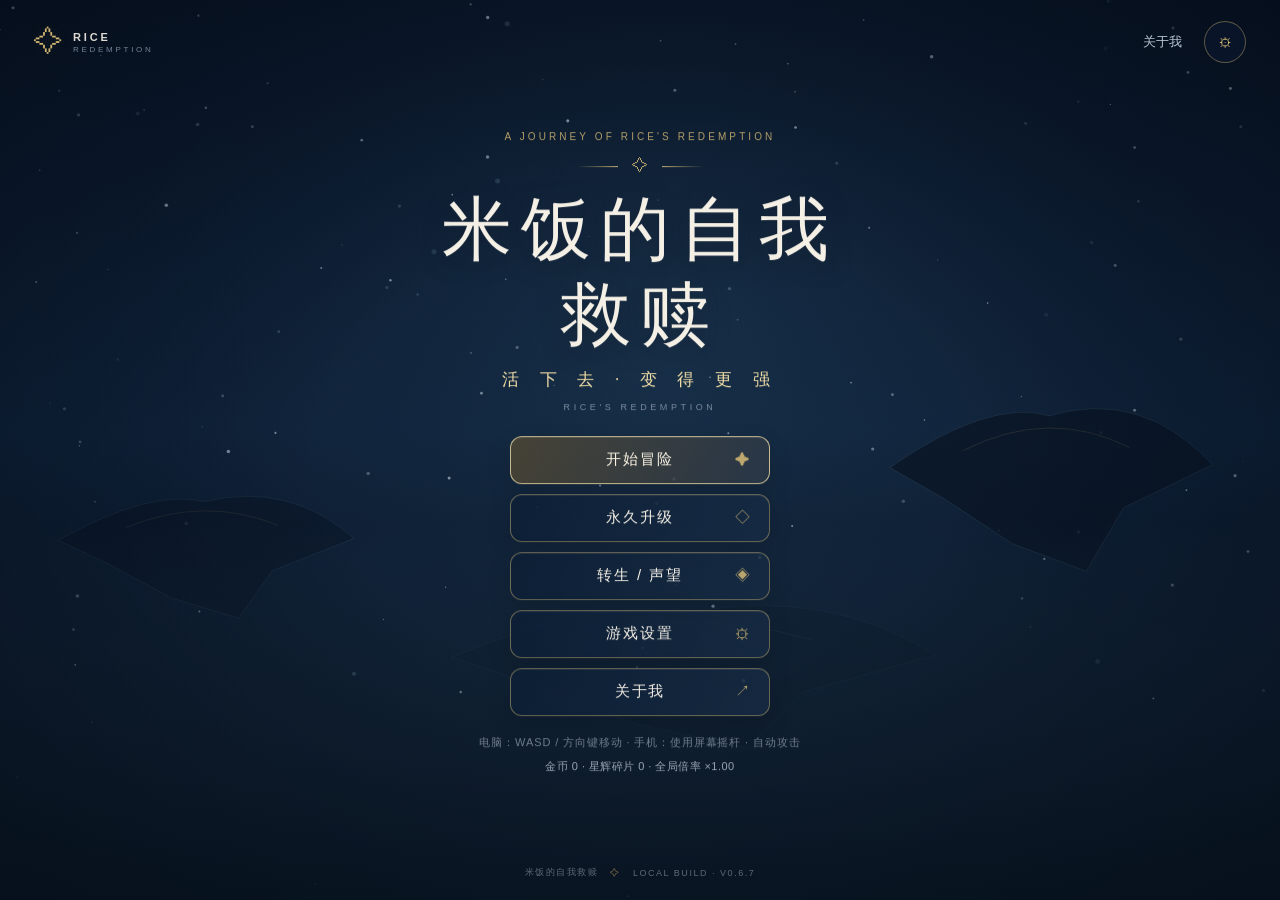
==== commit e6dece1d: "v1.3" ====
--- a/index.html
+++ b/index.html
@@ -129,15 +129,15 @@
       <h2 id="settingsTitle">游戏设置</h2>
       <div class="setting-row">
         <div><strong>总音量</strong><small>统一调整背景音乐与音效</small></div>
-        <label class="range-wrap"><input id="volumeInput" type="range" min="0" max="100" step="1" value="70"><output id="volumeOutput">70%</output></label>
+        <label class="range-wrap"><input id="volumeInput" type="range" min="0" max="100" step="1" value="100"><output id="volumeOutput">100%</output></label>
       </div>
       <div class="setting-row">
         <div><strong>背景音乐</strong><small>主菜单与战斗共用循环 BGM</small></div>
-        <label class="range-wrap"><input id="bgmVolumeInput" type="range" min="0" max="100" step="1" value="35"><output id="bgmVolumeOutput">35%</output></label>
+        <label class="range-wrap"><input id="bgmVolumeInput" type="range" min="0" max="100" step="1" value="15"><output id="bgmVolumeOutput">15%</output></label>
       </div>
       <div class="setting-row">
         <div><strong>游戏音效</strong><small>攻击、受击、升级与 Boss 提示</small></div>
-        <label class="range-wrap"><input id="sfxVolumeInput" type="range" min="0" max="100" step="1" value="80"><output id="sfxVolumeOutput">80%</output></label>
+        <label class="range-wrap"><input id="sfxVolumeInput" type="range" min="0" max="100" step="1" value="100"><output id="sfxVolumeOutput">100%</output></label>
       </div>
       <div class="setting-row">
         <div><strong>启用音频</strong><small>一键静音背景音乐和所有音效</small></div>
